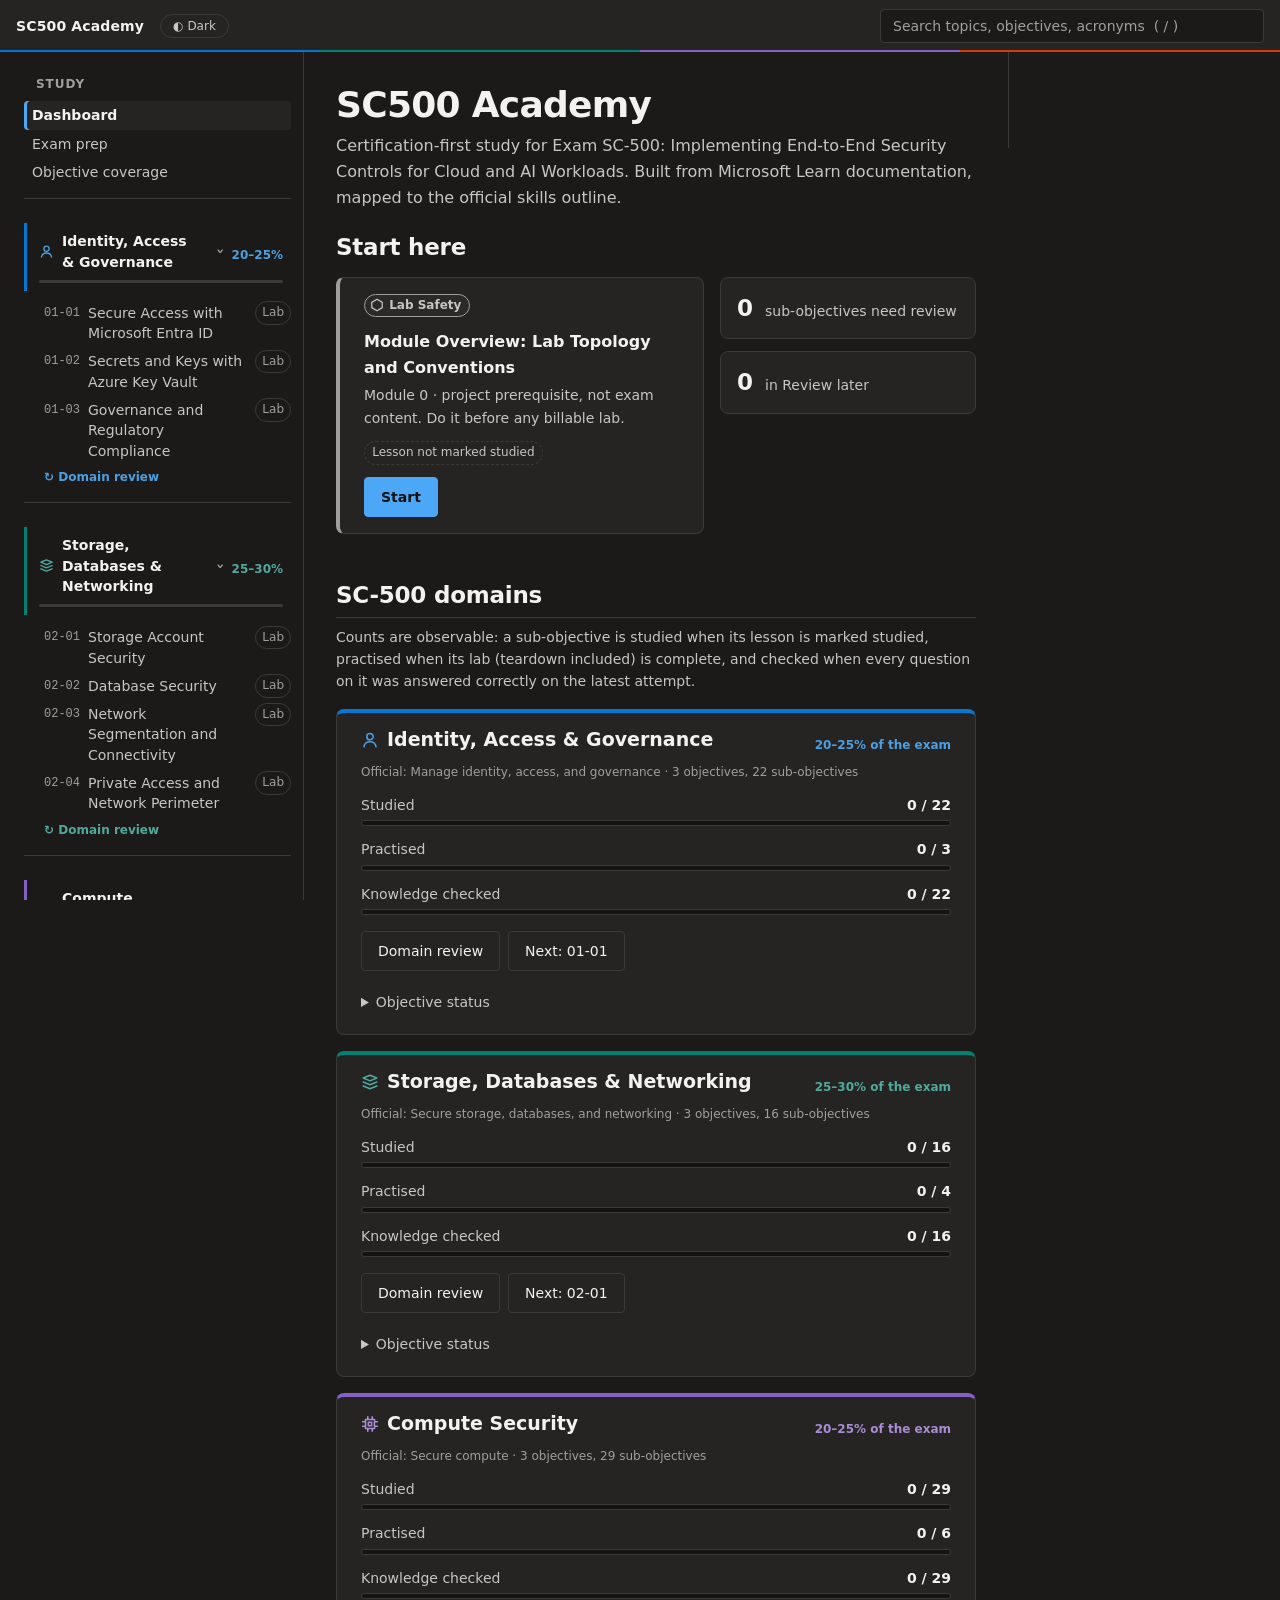
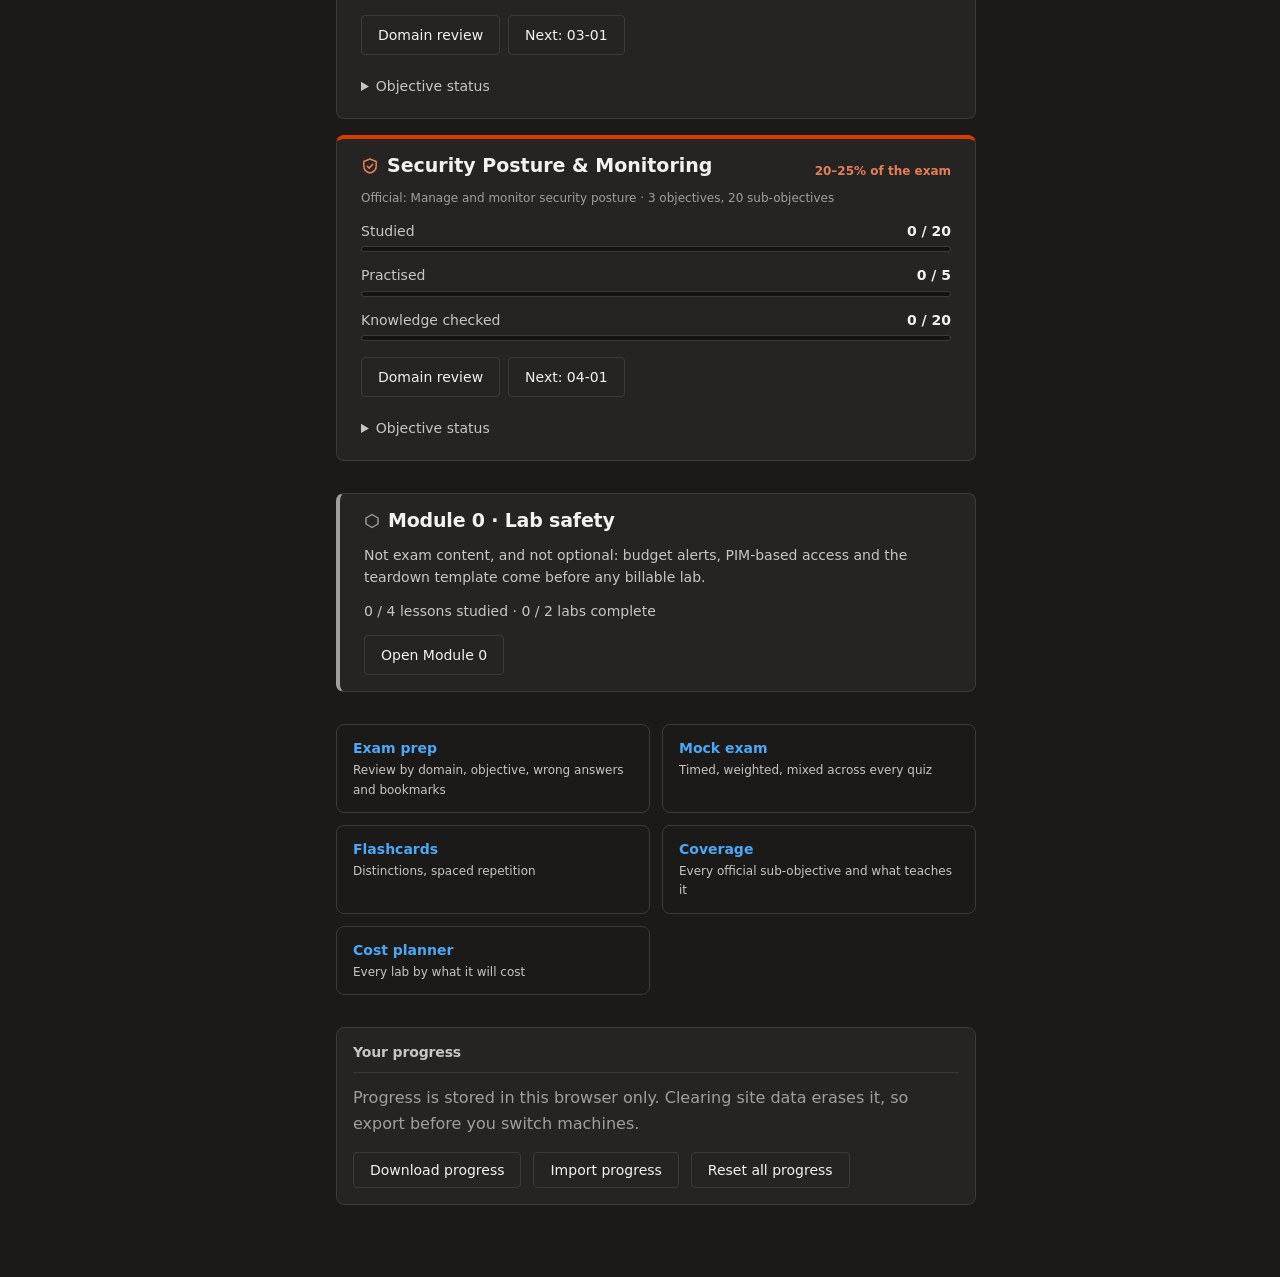
==== index.html @ 603f2694 "chore: bootstrap from SC500-Academy@9fa07ce (engine base; SC-500 content pending quarantine)" ====
<!DOCTYPE html>
<html lang="en">
<head>
<meta charset="utf-8">
<meta name="viewport" content="width=device-width, initial-scale=1">
<title>SC500 Academy</title>
<meta name="description" content="A dependency-free interactive study guide for Exam SC-500: Implementing End-to-End Security Controls for Cloud and AI Workloads.">
<meta property="og:type" content="website">
<meta property="og:title" content="SC500 Academy">
<meta property="og:description" content="Certification-first interactive study guide for Microsoft Exam SC-500: lessons, labs with mandatory teardown, and knowledge checks mapped to every official objective.">
<meta name="color-scheme" content="light dark">
<meta name="theme-color" content="#1b1a19">
<link rel="icon" href="data:image/svg+xml,%3Csvg xmlns='http://www.w3.org/2000/svg' viewBox='0 0 16 16'%3E%3Crect x='1' y='1' width='6.5' height='6.5' fill='%230078d4'/%3E%3Crect x='8.5' y='1' width='6.5' height='6.5' fill='%23008272'/%3E%3Crect x='1' y='8.5' width='6.5' height='6.5' fill='%238661c5'/%3E%3Crect x='8.5' y='8.5' width='6.5' height='6.5' fill='%23d83b01'/%3E%3C/svg%3E">
<script src="assets/js/theme.js"></script>
<link rel="stylesheet" href="assets/css/tokens.css">
<link rel="stylesheet" href="assets/css/layout.css">
<link rel="stylesheet" href="assets/css/components.css">
<link rel="stylesheet" href="assets/css/practice.css">
<link rel="stylesheet" href="assets/css/learn.css">
</head>
<body>
<a class="skip" href="#content">Skip to content</a>

<header class="topbar">
  <button id="nav-toggle" type="button" aria-expanded="false" aria-controls="sidebar">Menu</button>
  <a class="topbar__title" href="#/">SC500 Academy</a>
  <button id="theme-toggle" type="button">Dark</button>
  <input id="search" type="search" placeholder="Search topics, objectives, acronyms  ( / )" aria-label="Search lessons, objectives and acronyms">
</header>

<div class="shell">
  <nav id="sidebar" class="sidebar" aria-label="Academy navigation"><!-- built by nav.js --></nav>
  <main id="content" class="content" tabindex="-1">
    <p class="loading">Loading&hellip;</p>
  </main>
  <aside id="meta" class="meta" aria-label="Objective metadata"><!-- built by app.js and outline.js --></aside>
</div>

<script src="assets/js/vendor/marked.min.js"></script>
<!-- mermaid.min.js (3.5 MB) is loaded by app.js only when a page contains a diagram -->
<script src="assets/js/frontmatter.js"></script>
<script src="assets/js/domains.js"></script>
<script src="assets/js/curriculum.js"></script>
<script src="assets/js/nav.js"></script>
<script src="assets/js/tabs.js"></script>
<script src="assets/js/sections.js"></script>
<script src="assets/js/highlight.js"></script>
<script src="assets/js/outline.js"></script>
<script src="assets/js/progress.js"></script>
<script src="assets/js/quiz.js"></script>
<script src="assets/js/search.js"></script>
<script src="assets/js/views.js"></script>
<script src="assets/js/practice.js"></script>
<script src="assets/js/watchlist.js"></script>
<script src="assets/js/lesson.js"></script>
<script src="assets/js/dashboard.js"></script>
<script src="assets/js/review.js"></script>
<script src="assets/js/palette.js"></script>
<script src="assets/js/app.js"></script>
</body>
</html>
---- assets/css/tokens.css ----
/* tokens.css - SC-500 guide
   Design tokens. Nothing here paints anything; layout.css and components.css do.

   PALETTE: Microsoft Fluent 2 / Azure portal values, not invented brand hexes.
   Neutrals follow the Azure portal's own dark and light surfaces so the guide
   sits continuously beside the portals it teaches.

   DOMAIN COLOURS ARE PART OF THE LEARNING SYSTEM, not decoration. One colour
   per SC-500 exam domain, used identically on the dashboard, in navigation, in
   lesson headers, in diagrams and in review results, so the colour itself
   tells you which quarter of the exam you are in:

     00  neutral   Lab safety - a project prerequisite, not an exam domain
     01  #0078D4   Identity, Access & Governance      (icon: person)
     02  #008272   Storage, Databases & Networking    (icon: stacked layers)
     03  #8661C5   Compute Security                   (icon: chip)
     04  #D83B01   Security Posture & Monitoring      (icon: shield)

   Each domain has three tokens. Use the right one - contrast was measured:

     --d-NN        the brand hex. Borders, indicators, progress fills, icons.
                   >= 3:1 against every surface in both themes (WCAG 1.4.11).
     --d-NN-ink    text in the domain colour. >= 4.5:1 on paper and on tint.
     --d-NN-tint   a subtle background. Never a saturated fill.

   Colour never carries meaning alone: every domain mark is colour + icon +
   text label (assets/js/domains.js builds all three together).

   RESERVED HUES. A domain colour means that domain and nothing else, so no
   other token may sit in a domain's hue family:
     - "caution" (Medium cost, Preview status, Needs review) is one amber-gold,
       #efd36b dark / #4f3c00 light. It replaced three oranges that sat beside
       Domain 4's #D83B01; in light mode "Needs review" was indistinguishable
       from Domain 4 under protanopia (CIEDE2000 0.2), and the Preview badge
       failed AA at 3.96:1.
     - "Low cost" is neutral grey. It was #0078d4 in light mode, identical to
       Domain 1.
   Values were chosen by measurement: text >= 4.5:1 on paper and raised
   surfaces, chip text >= 4.5:1, and the largest CIEDE2000 distance from
   Domain 4 under simulated protanopia and deuteranopia (Machado 2009) that
   still reads as amber. Dark: 32.7 normal, 14.5 worst-case colour-blind.
   Light: 28.7 normal, 7.1 worst-case colour-blind.
   Deliberately unchanged: the accent (links, buttons, focus) stays Azure blue
   by convention, and syntax-highlight colours apply only inside code blocks.

   --domain-NN is kept as an alias of --d-NN so older rules keep working.

   DARK IS THE DEFAULT. Light is opt-in via [data-theme="light"];
   [data-theme="system"] follows the OS.

   Strong colour is still reserved for cost and destructive commands. Azure blue
   is the interface accent; it never signals risk. */

:root {
  /* --- neutrals: Azure portal dark ---------------------------------------- */
  --ink:        #f3f2f1;   /* Fluent neutral foreground on dark */
  --ink-soft:   #c8c6c4;
  --ink-faint:  #a19f9d;
  --paper:      #1b1a19;   /* Azure portal dark body */
  --paper-raise:#252423;   /* cards, code, rails */
  --paper-sink: #141313;
  --rule:       #3b3a39;

  /* --- accent: Azure / Fluent communication blue -------------------------- */
  --accent:      #4ca8f7;  /* blue tint for dark surfaces (AA on --paper) */
  --accent-deep: #83c6fb;
  --accent-fill: #4ca8f7;
  --brass:      var(--accent);        /* legacy alias - components.css uses it */
  --brass-deep: var(--accent-deep);

  /* --- cost signals: Fluent semantic colours ------------------------------ */
  --cost-none:  #54b054;   /* Fluent success, lightened for dark */
  --cost-low:   #a19f9d;   /* neutral: blue belongs to Domain 1 */
  --cost-high:  #f1707b;   /* Fluent danger, lightened */
  --cost-mid:   #efd36b;   /* caution amber; chip text is dark here, so yellow reads well */
  --cost-max:   #ff8c8c;

  --status-ga:      var(--ink-soft);
  --status-preview: #efd36b;   /* caution amber: orange belongs to Domain 4 */

  /* --- exam domains (see the header) --------------------------------------
     The previous tints put domains 03 and 04 in two near-identical purples
     (#b4a0e8 / #a78bda), which failed at exactly the job a domain colour has. */
  --d-00: #a19f9d;  --d-00-ink: #c8c6c4;  --d-00-tint: #2b2a29;
  --d-01: #0078d4;  --d-01-ink: #4ca0e1;  --d-01-tint: #20303c;
  --d-02: #008272;  --d-02-ink: #4fa99e;  --d-02-tint: #20312e;
  --d-03: #8661c5;  --d-03-ink: #a88dd5;  --d-03-tint: #332d3a;
  --d-04: #d83b01;  --d-04-ink: #e57e57;  --d-04-tint: #3e271e;

  --domain-00: var(--d-00);
  --domain-01: var(--d-01);
  --domain-02: var(--d-02);
  --domain-03: var(--d-03);
  --domain-04: var(--d-04);

  /* --- learning states: shape + text carry them, colour only reinforces ---- */
  --state-done:   #54b054;
  --state-review: #efd36b;
  --state-todo:   #8a8886;

  /* --- syntax --------------------------------------------------------------
     Tuned against the Azure portal's own code surfaces. Muted by design, with
     one exception: --syn-danger must remain the loudest thing in any block. */
  --syn-comment:  #8a8886;
  --syn-string:   #9cdcfe;   /* VS Code dark+ string blue */
  --syn-keyword:  #c5a3e8;
  --syn-fn:       #6ed0d8;
  --syn-variable: #f7a23b;
  --syn-param:    #c8c6c4;
  --syn-number:   #7fd18c;
  --syn-danger:   #ff8c8c;

  /* --- callouts ------------------------------------------------------------ */
  --call-exam:     #4ca8f7;   /* Azure blue: heavily tested */
  --call-warn:     #f1707b;   /* Fluent danger: misconfiguration, cost, irreversible */
  --call-tactical: #54b054;   /* Fluent success: how it lands in an investigation */
  --call-note:     #a19f9d;

  /* --- type ---------------------------------------------------------------- */
  --face-ui:   "Segoe UI Variable Text", "Segoe UI", ui-sans-serif, system-ui,
               Inter, Roboto, -apple-system, "Helvetica Neue", Arial, sans-serif;
  --face-body: var(--face-ui);
  --face-display: "Segoe UI Variable Display", "Segoe UI", ui-sans-serif, system-ui,
               Inter, Roboto, -apple-system, sans-serif;
  --face-serif: Charter, "Bitstream Charter", "Iowan Old Style", Georgia, serif;
  --face-mono: ui-monospace, "Cascadia Mono", "Cascadia Code", "SF Mono",
               SFMono-Regular, Consolas, "Roboto Mono", Menlo, monospace;

  --t-xs:   0.75rem;
  --t-sm:   0.875rem;
  --t-base: 1rem;
  --t-md:   1.1875rem;
  --t-lg:   1.4375rem;
  --t-xl:   1.75rem;
  --t-2xl:  2.25rem;

  --lh-tight: 1.15;
  --lh-body:  1.6;
  --w-heading: 700;
  --measure: 72ch;

  --s-1: 0.25rem;  --s-2: 0.5rem;   --s-3: 0.75rem;  --s-4: 1rem;
  --s-5: 1.5rem;   --s-6: 2rem;     --s-7: 3rem;     --s-8: 4.5rem;

  --w-sidebar: 19rem;
  --w-meta:    17rem;
  --h-topbar:  3.25rem;

  --radius:    4px;    /* Fluent 2 corner radius */
  --radius-lg: 8px;

  --focus: 2px solid var(--accent);

  color-scheme: dark;
}

/* --- light: Azure portal light ------------------------------------------- */
:root[data-theme="light"] {
  --ink:        #201f1e;
  --ink-soft:   #484644;
  --ink-faint:  #605e5c;   /* Fluent neutral secondary, AA on --paper */
  --paper:      #faf9f8;
  --paper-raise:#ffffff;
  --paper-sink: #f3f2f1;
  --rule:       #e1dfdd;

  --accent:      #005a9e;  /* Azure blue, dark shade: #0078d4 measures 4.31:1 on
                              --paper and fails AA for text. The brand hex is
                              kept for fills via --accent-fill. */
  --accent-deep: #004578;
  --accent-fill: #0078d4;

  --cost-none:  #107c10;   /* Fluent success */
  --cost-low:   #605e5c;   /* neutral: #0078d4 was identical to Domain 1 */
  --cost-mid:   #4f3c00;   /* caution bronze; see RESERVED HUES above */
  --cost-high:  #c50f1f;   /* Fluent danger */
  --cost-max:   #8a0b16;

  --status-preview: #4f3c00;   /* was #c26200: 3.96:1, failed AA */

  --d-00: #605e5c;  --d-00-ink: #484644;  --d-00-tint: #f3f2f1;
  --d-01: #0078d4;  --d-01-ink: #0062ae;  --d-01-tint: #edf6fc;
  --d-02: #008272;  --d-02-ink: #006e61;  --d-02-tint: #edf6f5;
  --d-03: #8661c5;  --d-03-ink: #7151a5;  --d-03-tint: #f7f4fb;
  --d-04: #d83b01;  --d-04-ink: #b53201;  --d-04-tint: #fcf1ed;

  --state-done:   #107c10;
  --state-review: #4f3c00;
  --state-todo:   #605e5c;

  --syn-comment:  #6e6e6e;
  --syn-string:   #0451a5;
  --syn-keyword:  #5c2e91;
  --syn-fn:       #0f6b73;
  --syn-variable: #a4501b;
  --syn-param:    #484644;
  --syn-number:   #107c10;
  --syn-danger:   #c50f1f;

  --call-exam:     #0078d4;
  --call-warn:     #c50f1f;
  --call-tactical: #107c10;
  --call-note:     #605e5c;

  color-scheme: light;
}

/* --- follow the OS, if the reader asks for that --------------------------- */
@media (prefers-color-scheme: light) {
  :root[data-theme="system"] {
    --ink: #201f1e; --ink-soft: #484644; --ink-faint: #605e5c;
    --paper: #faf9f8; --paper-raise: #ffffff; --paper-sink: #f3f2f1; --rule: #e1dfdd;
    --accent: #005a9e; --accent-deep: #004578; --accent-fill: #0078d4;
    --cost-none: #107c10; --cost-low: #605e5c; --cost-mid: #4f3c00;
    --cost-high: #c50f1f; --cost-max: #8a0b16;
    --status-preview: #4f3c00;
    --d-00: #605e5c; --d-00-ink: #484644; --d-00-tint: #f3f2f1;
    --d-01: #0078d4; --d-01-ink: #0062ae; --d-01-tint: #edf6fc;
    --d-02: #008272; --d-02-ink: #006e61; --d-02-tint: #edf6f5;
    --d-03: #8661c5; --d-03-ink: #7151a5; --d-03-tint: #f7f4fb;
    --d-04: #d83b01; --d-04-ink: #b53201; --d-04-tint: #fcf1ed;
    --state-done: #107c10; --state-review: #4f3c00; --state-todo: #605e5c;
    --syn-comment: #6e6e6e; --syn-string: #0451a5; --syn-keyword: #5c2e91;
    --syn-fn: #0f6b73; --syn-variable: #a4501b; --syn-param: #484644;
    --syn-number: #107c10; --syn-danger: #c50f1f;
    --call-exam: #0078d4; --call-warn: #c50f1f; --call-tactical: #107c10; --call-note: #605e5c;
    color-scheme: light;
  }
}

@media (prefers-reduced-motion: reduce) {
  *, *::before, *::after {
    animation-duration: 0.001ms !important;
    transition-duration: 0.001ms !important;
    scroll-behavior: auto !important;
  }
}

/* --- Windows high contrast / forced colours --------------------------------
   Domain colours are discarded by the browser here, which is fine: every domain
   mark also carries an icon and a text label. Make sure borders survive. */
@media (forced-colors: active) {
  :root { --d-00: CanvasText; --d-01: CanvasText; --d-02: CanvasText;
          --d-03: CanvasText; --d-04: CanvasText; }
}
---- assets/css/layout.css ----
/* layout.css - SC-500 guide
   Page shell only: the three-column frame, the topbar, and how they collapse.
   Anything that looks like a component lives in components.css. */

*, *::before, *::after { box-sizing: border-box; }

html { -webkit-text-size-adjust: 100%; }

body {
  margin: 0;
  background: var(--paper);
  color: var(--ink);
  font-family: var(--face-body);
  font-size: var(--t-base);
  line-height: var(--lh-body);
}

:where(a):focus-visible,
:where(button):focus-visible,
:where(input):focus-visible,
:where(summary):focus-visible {
  outline: var(--focus);
  outline-offset: 2px;
  border-radius: var(--radius);
}

.skip {
  position: absolute;
  left: -9999px;
  top: 0;
  z-index: 100;
  padding: var(--s-2) var(--s-4);
  background: var(--brass);
  color: var(--paper-raise);
  font-family: var(--face-ui);
}
.skip:focus { left: var(--s-4); top: var(--s-2); }

/* --- topbar ------------------------------------------------------------- */

.topbar {
  position: sticky;
  top: 0;
  z-index: 40;
  display: flex;
  align-items: center;
  gap: var(--s-4);
  height: var(--h-topbar);
  padding: 0 var(--s-4);
  background: var(--paper-raise);
  border-bottom: 1px solid var(--rule);
  font-family: var(--face-ui);
}

.topbar__title {
  font-weight: 600;
  font-size: var(--t-sm);
  letter-spacing: 0.01em;
  white-space: nowrap;
}

#nav-toggle {
  display: none;               /* only appears on narrow screens */
  font-family: inherit;
  font-size: var(--t-sm);
  padding: var(--s-1) var(--s-3);
  background: transparent;
  color: var(--ink);
  border: 1px solid var(--rule);
  border-radius: var(--radius);
  cursor: pointer;
}

#search {
  flex: 1 1 auto;
  max-width: 24rem;
  margin-left: auto;
  padding: var(--s-2) var(--s-3);
  font-family: inherit;
  font-size: var(--t-sm);
  color: var(--ink);
  background: var(--paper);
  border: 1px solid var(--rule);
  border-radius: var(--radius);
}
#search::placeholder { color: var(--ink-faint); }

/* --- shell -------------------------------------------------------------- */

.shell {
  display: grid;
  grid-template-columns: var(--w-sidebar) minmax(0, 1fr) var(--w-meta);
  align-items: start;
  gap: 0;
  max-width: 96rem;
  margin: 0 auto;
}

.sidebar,
.meta {
  position: sticky;
  top: var(--h-topbar);
  max-height: calc(100vh - var(--h-topbar));
  overflow-y: auto;
  overscroll-behavior: contain;
  font-family: var(--face-ui);
  font-size: var(--t-sm);
  line-height: 1.45;
}

.sidebar {
  padding: var(--s-5) var(--s-3) var(--s-8) var(--s-5);
  border-right: 1px solid var(--rule);
}

.meta {
  padding: var(--s-5) var(--s-5) var(--s-8) var(--s-4);
  border-left: 1px solid var(--rule);
}

.content {
  min-width: 0;
  padding: var(--s-6) var(--s-6) var(--s-8);
}

.content:focus { outline: none; }

/* The reading column. Tables, code and figures are allowed to exceed it. */
.content > * { max-width: var(--measure); }
.content > .u-wide,
.content > pre,
.content > table,
.content > .table-scroll,
.content > .progress-strip,
.content > .dash { max-width: none; }

.loading {
  color: var(--ink-faint);
  font-family: var(--face-ui);
  font-size: var(--t-sm);
}

/* --- responsive --------------------------------------------------------- */

@media (max-width: 1180px) {
  .shell { grid-template-columns: var(--w-sidebar) minmax(0, 1fr); }
  /* The field card moves inline above the prose rather than disappearing:
     cost and licensing are the last things to drop. */
  .meta {
    grid-column: 2;
    grid-row: 1;
    position: static;
    max-height: none;
    overflow: visible;
    border-left: 0;
    padding: var(--s-5) var(--s-6) 0;
  }
  .content { grid-column: 2; grid-row: 2; padding-top: var(--s-4); }
}

@media (max-width: 860px) {
  .shell { grid-template-columns: minmax(0, 1fr); }
  #nav-toggle { display: inline-block; }
  .topbar__title { font-size: var(--t-xs); }

  .sidebar {
    position: fixed;
    inset: var(--h-topbar) auto 0 0;
    z-index: 30;
    width: min(var(--w-sidebar), 86vw);
    background: var(--paper-raise);
    border-right: 1px solid var(--rule);
    max-height: none;
    height: calc(100vh - var(--h-topbar));
    transform: translateX(-102%);
    transition: transform 160ms ease-out;
  }
  .sidebar[data-open="true"] { transform: translateX(0); }

  .meta, .content { grid-column: 1; padding-left: var(--s-4); padding-right: var(--s-4); }
  .meta { grid-row: 1; }
  .content { grid-row: 2; }
}

/* --- print ---------------------------------------------------------------
   Offline revision is a real use for this guide, and a lab printout goes to a
   desk next to a terminal. So: no chrome, no interactive affordances, code that
   does not clip, and checkboxes that can be ticked with a pen. */

@media print {
  .topbar, .sidebar, .skip, .pal, #search-results,
  .progress-strip, .outline, .copy-btn, .field__links,
  .quiz__form input, .quiz .btn { display: none !important; }

  .shell { display: block; max-width: none; }
  .meta { position: static; border: 0; max-height: none; padding: 0 0 1rem; }
  .content { padding: 0; }

  body { background: #fff; color: #000; font-size: 11pt; }
  .content > * { max-width: none; }

  /* Everything folded by the review pass prints open. */
  details, details.depth { display: block !important; }
  details > div, details > summary { display: block !important; }
  details.depth { border: 0; background: none; }

  /* Keep a section and its heading together, and never split a code block. */
  h1, h2, h3 { break-after: avoid; page-break-after: avoid; }
  pre, table, .shape[data-shape="teardown"] { break-inside: avoid; page-break-inside: avoid; }
  pre { white-space: pre-wrap; word-wrap: break-word; border: 1px solid #ccc; background: #f7f7f7; }

  /* A printed teardown checklist is a form. */
  .task-list-item input[type="checkbox"] {
    display: inline-block !important;
    appearance: none;
    width: 0.85em; height: 0.85em;
    border: 1px solid #000;
    margin-right: 0.5em;
  }

  .field { border: 1px solid #999; }
  .shape > h2::before { color: #555; }
  .t-danger { background: none; text-decoration: underline; }

  a { color: #000; text-decoration: underline; }
  a[href^="http"]::after { content: " (" attr(href) ")"; font-size: 0.75em; color: #555; word-break: break-all; }
  a[href^="#"]::after { content: none; }

  @page { margin: 18mm 16mm; }
}

/* The hidden attribute must win.
   A component that sets `display` in an author stylesheet silently overrides the
   browser's own [hidden] { display: none } rule, because author styles beat the
   user-agent stylesheet. That made the command palette paint from page load and
   made Escape look broken - it fired, set hidden, and nothing moved. */
[hidden] { display: none !important; }
---- assets/css/components.css ----
/* components.css - SC-500 guide
   Everything that is a thing rather than a frame. */

/* ======================================================================
   Prose
   ====================================================================== */

.content h1,
.content h2,
.content h3,
.content h4 {
  font-family: var(--face-body);
  line-height: var(--lh-tight);
  font-weight: 600;
  text-wrap: balance;
}

.content h1 { font-size: var(--t-2xl); margin: 0 0 var(--s-4); letter-spacing: -0.015em; }
.content h2 {
  font-size: var(--t-xl);
  margin: var(--s-7) 0 var(--s-3);
  padding-bottom: var(--s-2);
  border-bottom: 1px solid var(--rule);
}
.content h3 { font-size: var(--t-md); margin: var(--s-6) 0 var(--s-2); }
.content h4 { font-size: var(--t-base); margin: var(--s-5) 0 var(--s-2); color: var(--ink-soft); }

.content p { margin: 0 0 var(--s-4); }
.content ul, .content ol { margin: 0 0 var(--s-4); padding-left: var(--s-5); }
.content li { margin-bottom: var(--s-2); }
.content li > ul, .content li > ol { margin-top: var(--s-2); }

.content a { color: var(--brass); text-decoration-thickness: 1px; text-underline-offset: 2px; }
.content a:hover { color: var(--brass-deep); }

.content hr { border: 0; border-top: 1px solid var(--rule); margin: var(--s-6) 0; }

.content strong { font-weight: 700; }

/* Blockquote carries the guide's warnings, so it gets a brass spine rather than
   decoration. */
.content blockquote {
  margin: var(--s-5) 0;
  padding: var(--s-3) var(--s-4);
  border-left: 3px solid var(--brass);
  background: var(--paper-raise);
  color: var(--ink-soft);
}
.content blockquote p:last-child { margin-bottom: 0; }

/* ======================================================================
   Code
   ====================================================================== */

.content code {
  font-family: var(--face-mono);
  font-size: 0.86em;
  background: var(--paper-raise);
  border: 1px solid var(--rule);
  border-radius: var(--radius);
  padding: 0.1em 0.35em;
}

.content pre {
  position: relative;
  margin: 0 0 var(--s-5);
  padding: var(--s-4);
  overflow-x: auto;
  background: var(--paper-raise);
  border: 1px solid var(--rule);
  border-radius: var(--radius-lg);
  line-height: 1.5;
}
.content pre code {
  background: none;
  border: 0;
  padding: 0;
  font-size: var(--t-sm);
}

/* One-click copy, required by the brief. Appears on hover and on focus so it is
   reachable by keyboard. */
.copy-btn {
  position: absolute;
  top: var(--s-2);
  right: var(--s-2);
  padding: var(--s-1) var(--s-2);
  font-family: var(--face-ui);
  font-size: var(--t-xs);
  color: var(--ink-soft);
  background: var(--paper);
  border: 1px solid var(--rule);
  border-radius: var(--radius);
  cursor: pointer;
  opacity: 0;
  transition: opacity 120ms ease-out;
}
pre:hover .copy-btn,
.copy-btn:focus-visible { opacity: 1; }
.copy-btn[data-state="copied"] { opacity: 1; color: var(--cost-none); border-color: var(--cost-none); }

/* ======================================================================
   Tables
   ====================================================================== */

.table-scroll { overflow-x: auto; margin: 0 0 var(--s-5); }

.content table {
  width: 100%;
  border-collapse: collapse;
  font-family: var(--face-ui);
  font-size: var(--t-sm);
  line-height: 1.45;
}
.content th,
.content td {
  text-align: left;
  vertical-align: top;
  padding: var(--s-2) var(--s-3);
  border-bottom: 1px solid var(--rule);
}
.content th { font-weight: 600; color: var(--ink-soft); border-bottom-width: 2px; }
.content tbody tr:last-child td { border-bottom: 0; }

/* ======================================================================
   Sidebar navigation
   ====================================================================== */

.nav-group { margin-bottom: var(--s-5); }

.nav-group__head {
  display: flex;
  align-items: baseline;
  justify-content: space-between;
  gap: var(--s-2);
  margin-bottom: var(--s-2);
  padding-left: var(--s-3);
  border-left: 3px solid var(--domain-tint, var(--rule));
}
.nav-group__name { font-weight: 600; font-size: var(--t-sm); }
.nav-group__weight { font-size: var(--t-xs); color: var(--ink-faint); white-space: nowrap; }

.nav-list { list-style: none; margin: 0; padding: 0 0 0 var(--s-3); }

.nav-link {
  display: flex;
  gap: var(--s-2);
  padding: var(--s-1) var(--s-2);
  border-radius: var(--radius);
  color: var(--ink-soft);
  text-decoration: none;
}
.nav-link:hover { background: var(--paper-raise); color: var(--ink); }
.nav-link[aria-current="page"] {
  background: var(--paper-raise);
  color: var(--ink);
  box-shadow: inset 2px 0 0 var(--brass);
}
.nav-link__id { font-family: var(--face-mono); font-size: var(--t-xs); color: var(--ink-faint); padding-top: 0.15em; }
.nav-link__title { flex: 1; }
.nav-link[data-done="true"] .nav-link__title { color: var(--ink-faint); text-decoration: line-through; text-decoration-color: var(--rule); }

.nav-sub { display: block; font-size: var(--t-xs); color: var(--ink-faint); }

/* ======================================================================
   Field card - the meta rail
   Built entirely from module front matter. It answers "what will this cost me
   and what do I need open" before the reader starts.
   ====================================================================== */

.field {
  background: var(--paper-raise);
  border: 1px solid var(--rule);
  border-radius: var(--radius-lg);
  padding: var(--s-4);
}

.field__title {
  margin: 0 0 var(--s-3);
  font-family: var(--face-ui);
  font-size: var(--t-xs);
  font-weight: 600;
  color: var(--ink-faint);
}

.field__row {
  display: grid;
  grid-template-columns: 6.5rem minmax(0, 1fr);
  gap: var(--s-2);
  padding: var(--s-2) 0;
  border-top: 1px solid var(--rule);
}
.field__row:first-of-type { border-top: 0; }
.field__key { color: var(--ink-faint); font-size: var(--t-xs); padding-top: 0.15em; }
.field__val { min-width: 0; overflow-wrap: anywhere; }
.field__val code { font-family: var(--face-mono); font-size: var(--t-xs); }

/* Cost chip. The only saturated colour on a module page, and it always means
   money. */
.cost {
  display: inline-block;
  padding: 0.1em 0.5em;
  border-radius: var(--radius);
  font-weight: 600;
  font-size: var(--t-xs);
  color: var(--paper-raise);
  background: var(--cost-low);
}
.cost[data-level="none"] { background: var(--cost-none); }
.cost[data-level="low"]  { background: var(--cost-low); }
.cost[data-level="mid"]  { background: var(--cost-mid); }
.cost[data-level="high"] { background: var(--cost-high); }
.cost[data-level="max"]  { background: var(--cost-max); }

.status {
  display: inline-block;
  padding: 0.05em 0.45em;
  border: 1px solid currentColor;
  border-radius: var(--radius);
  font-size: var(--t-xs);
  font-weight: 600;
  color: var(--status-ga);
}
.status[data-status="Preview"] { color: var(--status-preview); }

.field__note {
  margin: var(--s-3) 0 0;
  padding-top: var(--s-3);
  border-top: 1px solid var(--rule);
  font-size: var(--t-xs);
  color: var(--ink-faint);
}

.field__links { display: flex; flex-wrap: wrap; gap: var(--s-2); margin-top: var(--s-3); }
.field__links a {
  font-size: var(--t-xs);
  color: var(--brass);
  text-decoration: none;
  border-bottom: 1px solid currentColor;
}

/* ======================================================================
   Progress
   ====================================================================== */

.progress-strip {
  position: sticky;
  top: var(--h-topbar);
  z-index: 20;
  display: flex;
  align-items: center;
  gap: var(--s-3);
  margin: 0 0 var(--s-5);
  padding: var(--s-2) 0;
  background: var(--paper);
  border-bottom: 1px solid var(--rule);
  font-family: var(--face-ui);
  font-size: var(--t-xs);
  color: var(--ink-soft);
}

.bar {
  flex: 1;
  height: 6px;
  background: var(--rule);
  border-radius: 99px;
  overflow: hidden;
}
.bar__fill {
  display: block;
  height: 100%;
  width: 0%;
  background: var(--brass);
  border-radius: 99px;
  transition: width 200ms ease-out;
}

/* Dashboard: each row's WIDTH is the domain's exam weight, its FILL is your
   completion. Two facts, one shape - study time should follow exam weight. */
.dash { display: grid; gap: var(--s-4); margin: var(--s-6) 0; }

.dash__row { display: grid; grid-template-columns: minmax(0, 1fr); gap: var(--s-2); }
.dash__label {
  display: flex;
  justify-content: space-between;
  gap: var(--s-3);
  font-family: var(--face-ui);
  font-size: var(--t-sm);
}
.dash__weight { color: var(--ink-faint); font-size: var(--t-xs); white-space: nowrap; }

.dash__track {
  height: 1.4rem;
  background: var(--paper-raise);
  border: 1px solid var(--rule);
  border-radius: var(--radius);
  overflow: hidden;
}
.dash__weightbar { height: 100%; background: var(--rule); }
.dash__fill { height: 100%; background: var(--domain-tint, var(--brass)); }

/* ======================================================================
   Checkboxes, callouts, quiz
   ====================================================================== */

.content input[type="checkbox"] {
  accent-color: var(--brass);
  margin-right: var(--s-2);
  transform: translateY(1px);
}
.content .task-list-item { list-style: none; margin-left: calc(var(--s-5) * -1); }

details.depth {
  margin: 0 0 var(--s-4);
  border: 1px solid var(--rule);
  border-radius: var(--radius-lg);
  background: var(--paper-raise);
}
details.depth > summary {
  padding: var(--s-3) var(--s-4);
  cursor: pointer;
  font-family: var(--face-ui);
  font-size: var(--t-sm);
  font-weight: 600;
  color: var(--ink-soft);
}
details.depth[open] > summary { border-bottom: 1px solid var(--rule); }
details.depth > div { padding: var(--s-4) var(--s-4) var(--s-1); }

.btn {
  font-family: var(--face-ui);
  font-size: var(--t-sm);
  padding: var(--s-2) var(--s-4);
  color: var(--ink);
  background: var(--paper-raise);
  border: 1px solid var(--rule);
  border-radius: var(--radius);
  cursor: pointer;
}
.btn:hover { border-color: var(--brass); color: var(--brass); }
.btn[data-variant="danger"]:hover { border-color: var(--cost-high); color: var(--cost-high); }
.btn[data-confirm="armed"] { border-color: var(--cost-high); color: var(--cost-high); }

.empty {
  padding: var(--s-5);
  border: 1px dashed var(--rule);
  border-radius: var(--radius-lg);
  color: var(--ink-soft);
  font-family: var(--face-ui);
  font-size: var(--t-sm);
}
.empty strong { color: var(--ink); }

/* ======================================================================
   Drilldown: dashboard domain rows open into their modules
   ====================================================================== */

.dash__row { border: 1px solid transparent; border-radius: var(--radius-lg); }
.dash__row[open] { border-color: var(--rule); background: var(--paper-raise); padding-bottom: var(--s-2); }

.dash__summary {
  display: grid;
  gap: var(--s-2);
  padding: var(--s-3);
  cursor: pointer;
  list-style: none;
}
.dash__summary::-webkit-details-marker { display: none; }

/* A disclosure caret that rotates, drawn in the domain's own tint so the four
   domains stay distinguishable when several are open at once. */
.dash__label { position: relative; padding-left: var(--s-5); }
.dash__label::before {
  content: "";
  position: absolute;
  left: 0;
  top: 0.45em;
  width: 0;
  height: 0;
  border-left: 5px solid var(--domain-tint, var(--ink-faint));
  border-top: 4px solid transparent;
  border-bottom: 4px solid transparent;
  transition: transform 140ms ease-out;
}
.dash__row[open] .dash__label::before { transform: rotate(90deg) translateX(1px); }

.drill { padding: 0 var(--s-3) var(--s-2) var(--s-5); display: grid; gap: 1px; }

.drill__row {
  display: grid;
  grid-template-columns: 3.5rem minmax(0, 1fr) auto;
  align-items: center;
  gap: var(--s-3);
  padding: var(--s-2) var(--s-2) var(--s-2) var(--s-3);
  border-left: 2px solid var(--rule);
  font-family: var(--face-ui);
  font-size: var(--t-sm);
}
.drill__row:hover { border-left-color: var(--domain-tint, var(--brass)); background: var(--paper); }

.drill__id { font-family: var(--face-mono); font-size: var(--t-xs); color: var(--ink-faint); text-decoration: none; }
.drill__title { color: var(--ink); text-decoration: none; overflow-wrap: anywhere; }
.drill__title:hover { color: var(--brass); }

/* ----------------------------------------------------------------- chips */

.chips { display: flex; flex-wrap: wrap; gap: var(--s-1); }

.chip {
  display: inline-flex;
  align-items: center;
  gap: 0.3em;
  padding: 0.1em 0.5em;
  font-family: var(--face-ui);
  font-size: var(--t-xs);
  line-height: 1.6;
  white-space: nowrap;
  text-decoration: none;
  color: var(--ink-faint);
  background: var(--paper);
  border: 1px solid var(--rule);
  border-radius: 99px;
}
.chip::before {
  content: "";
  width: 6px;
  height: 6px;
  border-radius: 50%;
  background: var(--rule);
}
.chip[data-on="true"] { color: var(--cost-none); border-color: currentColor; }
.chip[data-on="true"]::before { background: currentColor; }
.chip:hover { border-color: var(--brass); color: var(--brass); }

/* ======================================================================
   Objective coverage
   The exam is a fixed list of 87 enumerable items, so a matrix is an honest
   shape for it: one glance answers which of them you have touched.
   ====================================================================== */

.cov { margin: var(--s-7) 0 var(--s-6); }
.cov__head h2 { margin-bottom: var(--s-2); }
.cov__total { color: var(--ink-soft); font-size: var(--t-sm); max-width: var(--measure); }

.cov__legend {
  display: flex;
  flex-wrap: wrap;
  gap: var(--s-4);
  margin: var(--s-3) 0 var(--s-4);
  font-family: var(--face-ui);
  font-size: var(--t-xs);
  color: var(--ink-faint);
}
.cov__legenditem { display: inline-flex; align-items: center; gap: var(--s-2); }

.cov__cell {
  display: inline-block;
  width: 10px;
  height: 16px;
  border-radius: 1px;
  background: var(--rule);
  text-decoration: none;
}
.cov__cell[data-level="read"]      { background: color-mix(in srgb, var(--brass) 45%, var(--rule)); }
.cov__cell[data-level="practised"] { background: var(--brass); }
.cov__cell[data-level="tested"]    { background: var(--cost-none); }
.cov__cell:hover { outline: 1px solid var(--ink); outline-offset: 1px; }

.cov__grid { display: grid; gap: var(--s-2); }

.cov__domain { border: 1px solid var(--rule); border-radius: var(--radius-lg); background: var(--paper-raise); }
.cov__dsummary {
  display: flex;
  flex-wrap: wrap;
  align-items: baseline;
  justify-content: space-between;
  gap: var(--s-3);
  padding: var(--s-3) var(--s-4);
  cursor: pointer;
  font-family: var(--face-ui);
  border-left: 3px solid var(--domain-tint, var(--rule));
  border-radius: var(--radius-lg) 0 0 var(--radius-lg);
}
.cov__domain[open] .cov__dsummary { border-bottom: 1px solid var(--rule); border-radius: var(--radius-lg) 0 0 0; }
.cov__dname { font-weight: 600; font-size: var(--t-sm); }
.cov__dmeta { font-size: var(--t-xs); color: var(--ink-faint); }

.cov__dbody { padding: var(--s-2); display: grid; gap: 1px; }

.cov__module { border-radius: var(--radius); }
.cov__summary {
  display: grid;
  grid-template-columns: 3.5rem minmax(0, 1fr) auto 2rem;
  align-items: center;
  gap: var(--s-3);
  padding: var(--s-2) var(--s-3);
  cursor: pointer;
  font-family: var(--face-ui);
  font-size: var(--t-sm);
  list-style: none;
}
.cov__summary::-webkit-details-marker { display: none; }
.cov__module:hover > .cov__summary { background: var(--paper); }
.cov__id { font-family: var(--face-mono); font-size: var(--t-xs); color: var(--ink-faint); }
.cov__obj { overflow-wrap: anywhere; }
.cov__cells { display: flex; gap: 2px; }
.cov__count { font-size: var(--t-xs); color: var(--ink-faint); text-align: right; }

.cov__body { padding: var(--s-2) var(--s-3) var(--s-4) calc(3.5rem + var(--s-3) * 2); }
.cov__list { list-style: none; margin: var(--s-3) 0 0; padding: 0; font-size: var(--t-sm); }
.cov__list li {
  display: grid;
  grid-template-columns: 1rem minmax(0, 1fr);
  gap: var(--s-2);
  align-items: start;
  padding: var(--s-1) 0;
  color: var(--ink-soft);
  font-family: var(--face-ui);
}
.cov__dot {
  width: 7px; height: 7px;
  margin-top: 0.55em;
  border-radius: 50%;
  background: var(--rule);
}
.cov__list li[data-level="read"] .cov__dot      { background: color-mix(in srgb, var(--brass) 45%, var(--rule)); }
.cov__list li[data-level="practised"] .cov__dot { background: var(--brass); }
.cov__list li[data-level="tested"] .cov__dot    { background: var(--cost-none); }
.cov__list li[data-level="tested"],
.cov__list li[data-level="practised"] { color: var(--ink); }

@media (max-width: 720px) {
  .cov__summary { grid-template-columns: 3.5rem minmax(0, 1fr); }
  .cov__cells, .cov__count { grid-column: 1 / -1; }
  .cov__body { padding-left: var(--s-3); }
  .drill__row { grid-template-columns: 3.5rem minmax(0, 1fr); }
  .drill__row .chips { grid-column: 1 / -1; }
}

/* ======================================================================
   In-page outline (meta rail) and heading anchors
   ====================================================================== */

.outline { margin-top: var(--s-5); }
.outline__list { list-style: none; margin: 0; padding: 0; border-left: 1px solid var(--rule); }
.outline__list li[data-depth="3"] { padding-left: var(--s-3); }

.outline__link {
  display: block;
  padding: var(--s-1) var(--s-3);
  margin-left: -1px;
  border-left: 2px solid transparent;
  color: var(--ink-faint);
  text-decoration: none;
  font-size: var(--t-xs);
  line-height: 1.45;
}
.outline__link:hover { color: var(--ink); }
.outline__link[aria-current="true"] { color: var(--brass); border-left-color: var(--brass); }

.anchor {
  margin-left: 0.4em;
  color: var(--ink-faint);
  text-decoration: none;
  font-size: 0.7em;
  opacity: 0;
  transition: opacity 120ms ease-out;
}
h2:hover .anchor, h3:hover .anchor, .anchor:focus-visible { opacity: 1; }
.anchor:hover { color: var(--brass); }

/* ======================================================================
   Cost meter - a five-step scale, so the chip reads as a position rather
   than a label
   ====================================================================== */

.meter { display: flex; gap: 2px; margin-top: var(--s-2); }
.meter__step {
  flex: 1;
  height: 4px;
  border-radius: 1px;
  background: var(--rule);
}
.meter[data-level="none"] .meter__step:nth-child(-n+1) { background: var(--cost-none); }
.meter[data-level="low"]  .meter__step:nth-child(-n+2) { background: var(--cost-low); }
.meter[data-level="mid"]  .meter__step:nth-child(-n+3) { background: var(--cost-mid); }
.meter[data-level="high"] .meter__step:nth-child(-n+4) { background: var(--cost-high); }
.meter[data-level="max"]  .meter__step                 { background: var(--cost-max); }

/* Code fences carry a language label when marked is given one. */
.content pre > code[class*="language-"]::before {
  content: attr(data-lang);
  position: absolute;
  top: var(--s-2);
  left: var(--s-4);
  font-family: var(--face-ui);
  font-size: var(--t-xs);
  color: var(--ink-faint);
  letter-spacing: 0.03em;
}
.content pre:has(code[class*="language-"]) { padding-top: var(--s-6); }

/* ======================================================================
   Syntax highlighting
   Muted throughout, with one exception: destructive and billing tokens.
   ====================================================================== */

.t-comment  { color: var(--syn-comment); font-style: italic; }
.t-string   { color: var(--syn-string); }
.t-key      { color: var(--syn-string); font-weight: 600; }
.t-keyword  { color: var(--syn-keyword); font-weight: 600; }
.t-fn       { color: var(--syn-fn); }
.t-table    { color: var(--syn-fn); font-weight: 600; }
.t-tag      { color: var(--syn-keyword); }
.t-attr     { color: var(--syn-variable); }
.t-variable { color: var(--syn-variable); }
.t-param    { color: var(--syn-param); }
.t-number   { color: var(--syn-number); }

/* The whole point of writing the tokenizer rather than importing one. */
.t-danger {
  color: var(--syn-danger);
  font-weight: 700;
  background: color-mix(in srgb, var(--syn-danger) 10%, transparent);
  border-radius: 2px;
  padding: 0 1px;
}

/* ======================================================================
   Section silhouettes
   Each recurring shape reads differently, so a 300-line module is navigable
   by recognition rather than by reading every heading.
   ====================================================================== */

.shape { margin: 0 0 var(--s-5); }
.shape > h2 { position: relative; }

/* A small standing label above the heading, in the shape's own accent. */
.shape > h2::before {
  content: attr(data-label);
  display: block;
  margin-bottom: var(--s-1);
  font-family: var(--face-ui);
  font-size: var(--t-xs);
  font-weight: 600;
  letter-spacing: 0.06em;
  text-transform: uppercase;
  color: var(--shape-tint, var(--ink-faint));
}

.shape[data-shape="concept"]    { --shape-tint: var(--domain-01); }
.shape[data-shape="mechanism"]  { --shape-tint: var(--domain-02); }
.shape[data-shape="config"]     { --shape-tint: var(--ink-faint); }
.shape[data-shape="failure"]    { --shape-tint: var(--cost-high); }
.shape[data-shape="exam"]       { --shape-tint: var(--brass); }
.shape[data-shape="selfcheck"]  { --shape-tint: var(--domain-03); }
.shape[data-shape="teardown"]   { --shape-tint: var(--cost-high); }
.shape[data-shape="validation"] { --shape-tint: var(--cost-none); }
.shape[data-shape="prereq"]     { --shape-tint: var(--domain-04); }
.shape[data-shape="sources"]    { --shape-tint: var(--ink-faint); }

.shape > h2[data-shape="concept"]::before    { content: "First principles"; }
.shape > h2[data-shape="mechanism"]::before  { content: "Mechanism"; }
.shape > h2[data-shape="config"]::before     { content: "Reference"; }
.shape > h2[data-shape="failure"]::before    { content: "What goes wrong"; }
.shape > h2[data-shape="exam"]::before       { content: "On the exam"; }
.shape > h2[data-shape="selfcheck"]::before  { content: "Test yourself"; }
.shape > h2[data-shape="teardown"]::before   { content: "Mandatory"; }
.shape > h2[data-shape="validation"]::before { content: "Prove it works"; }
.shape > h2[data-shape="prereq"]::before     { content: "Before you start"; }
.shape > h2[data-shape="objectives"]::before { content: "Verbatim from the exam outline"; }
.shape > h2[data-shape="handoff"]::before,
.shape > h2[data-shape="sources"]::before    { content: none; }

/* The two shapes that warrant a surface of their own. */
.shape[data-shape="exam"],
.shape[data-shape="teardown"] {
  padding: var(--s-4) var(--s-5);
  border-left: 3px solid var(--shape-tint);
  background: var(--paper-raise);
  border-radius: 0 var(--radius-lg) var(--radius-lg) 0;
}
.shape[data-shape="exam"] > h2,
.shape[data-shape="teardown"] > h2 { border-bottom: 0; margin-top: 0; }

.shape[data-shape="sources"] { font-size: var(--t-sm); color: var(--ink-soft); }
.shape[data-shape="sources"] ul { padding-left: var(--s-4); }

/* Failure modes read as a scan list rather than paragraphs. */
.shape[data-shape="failure"] p strong:first-child { color: var(--cost-high); }

/* Teardown buckets get a numbered spine. */
h3.bucket { position: relative; padding-left: var(--s-6); }
h3.bucket::before {
  content: attr(data-bucket);
  position: absolute;
  left: 0;
  top: 0.1em;
  width: 1.5rem;
  height: 1.5rem;
  display: grid;
  place-items: center;
  border-radius: 50%;
  background: var(--cost-high);
  color: var(--paper-raise);
  font-family: var(--face-ui);
  font-size: var(--t-xs);
  font-weight: 700;
}

/* --- table shapes ------------------------------------------------------ */

.content table[data-table="exam"] th:first-child { width: 42%; }
.content table[data-table="exam"] td:first-child {
  font-family: var(--face-body);
  font-style: italic;
  color: var(--ink-soft);
}
.content table[data-table="exam"] td:last-child { font-weight: 600; }

.content table[data-table="config"] th { font-size: var(--t-xs); text-transform: uppercase; letter-spacing: 0.04em; }
.content table[data-table="config"] td:nth-child(2) { color: var(--ink-faint); font-family: var(--face-mono); font-size: var(--t-xs); }

.content table[data-table="compare"] td:first-child,
.content table[data-table="compare"] th:first-child { font-weight: 600; color: var(--ink-soft); }

.content td[data-cost="max"]  { color: var(--cost-max);  font-weight: 700; }
.content td[data-cost="high"] { color: var(--cost-high); font-weight: 700; }
.content td[data-cost="none"] { color: var(--cost-none); font-weight: 600; }

/* ======================================================================
   Command palette
   ====================================================================== */

.pal {
  position: fixed;
  inset: 0;
  z-index: 90;
  display: grid;
  place-items: start center;
  padding-top: 12vh;
  background: color-mix(in srgb, var(--ink) 40%, transparent);
  backdrop-filter: blur(2px);
}
.pal__box {
  width: min(42rem, 92vw);
  max-height: 70vh;
  display: flex;
  flex-direction: column;
  background: var(--paper-raise);
  border: 1px solid var(--rule);
  border-radius: var(--radius-lg);
  box-shadow: 0 16px 48px color-mix(in srgb, var(--ink) 28%, transparent);
  overflow: hidden;
}
.pal__input {
  padding: var(--s-4);
  border: 0;
  border-bottom: 1px solid var(--rule);
  background: transparent;
  color: var(--ink);
  font-family: var(--face-ui);
  font-size: var(--t-md);
}
.pal__input:focus { outline: none; }

.pal__list { list-style: none; margin: 0; padding: var(--s-2); overflow-y: auto; }
.pal__item {
  display: grid;
  grid-template-columns: 7rem minmax(0, 1fr);
  gap: var(--s-3);
  align-items: baseline;
  padding: var(--s-2) var(--s-3);
  border-radius: var(--radius);
  cursor: pointer;
}
.pal__item[data-active="true"] { background: var(--paper); box-shadow: inset 2px 0 0 var(--brass); }
.pal__kind {
  font-family: var(--face-ui);
  font-size: var(--t-xs);
  text-transform: uppercase;
  letter-spacing: 0.05em;
  color: var(--ink-faint);
}
.pal__body { display: grid; min-width: 0; }
.pal__label { font-family: var(--face-ui); font-size: var(--t-sm); color: var(--ink); overflow-wrap: anywhere; }
.pal__sub { font-size: var(--t-xs); color: var(--ink-faint); }
.pal__empty { padding: var(--s-4); color: var(--ink-faint); font-family: var(--face-ui); font-size: var(--t-sm); }

.pal__hint {
  display: flex;
  gap: var(--s-4);
  padding: var(--s-2) var(--s-4);
  border-top: 1px solid var(--rule);
  font-family: var(--face-ui);
  font-size: var(--t-xs);
  color: var(--ink-faint);
}

/* ======================================================================
   Search result context
   ====================================================================== */

.search-ctx {
  display: block;
  margin-top: var(--s-1);
  font-family: var(--face-body);
  font-size: var(--t-xs);
  line-height: 1.5;
  color: var(--ink-soft);
}
.search-ctx mark {
  background: color-mix(in srgb, var(--brass) 28%, transparent);
  color: inherit;
  border-radius: 2px;
  padding: 0 1px;
}

/* ======================================================================
   Cost planner and readiness views
   ====================================================================== */

.plan, .ready { display: grid; gap: var(--s-5); margin: var(--s-5) 0; }

.plan__group { border: 1px solid var(--rule); border-radius: var(--radius-lg); overflow: hidden; }
.plan__head {
  display: flex;
  flex-wrap: wrap;
  align-items: center;
  gap: var(--s-3);
  padding: var(--s-3) var(--s-4);
  background: var(--paper-raise);
  border-bottom: 1px solid var(--rule);
  font-family: var(--face-ui);
}
.plan__note { flex: 1; font-size: var(--t-xs); color: var(--ink-soft); }
.plan__count { font-size: var(--t-xs); color: var(--ink-faint); white-space: nowrap; }

.plan__row, .ready__row {
  display: grid;
  grid-template-columns: 3.5rem minmax(0, 1fr) auto;
  gap: var(--s-3);
  align-items: center;
  padding: var(--s-3) var(--s-4);
  border-top: 1px solid var(--rule);
  text-decoration: none;
  color: inherit;
  font-family: var(--face-ui);
}
.plan__group > .plan__row:first-of-type { border-top: 0; }
.plan__row:hover, .ready__row:hover { background: var(--paper-raise); }

.plan__body { display: grid; min-width: 0; gap: 2px; }
.plan__title { font-size: var(--t-sm); color: var(--ink); }
.plan__est { font-size: var(--t-xs); color: var(--ink-faint); overflow-wrap: anywhere; }

.plan__meter {
  font-size: var(--t-xs);
  font-weight: 600;
  color: var(--cost-high);
  border: 1px solid currentColor;
  border-radius: 99px;
  padding: 0.1em 0.6em;
  white-space: nowrap;
}

.ready__block { border: 1px solid var(--rule); border-radius: var(--radius-lg); overflow: hidden; }
.ready__block h2 {
  margin: 0;
  padding: var(--s-3) var(--s-4);
  border-bottom: 1px solid var(--rule);
  background: var(--paper-raise);
  font-size: var(--t-md);
}
.ready__block .empty { border: 0; }
.ready__row[data-weight="high"] { box-shadow: inset 3px 0 0 var(--cost-high); }

@media (max-width: 720px) {
  .plan__row, .ready__row { grid-template-columns: 3.5rem minmax(0, 1fr); }
  .plan__meter, .ready__row .chip { grid-column: 1 / -1; justify-self: start; }
  .pal__item { grid-template-columns: minmax(0, 1fr); }
  .pal__kind { font-size: 0.65rem; }
  /* The outline rail is noise on a phone - the palette replaces it. */
  .outline { display: none; }
}

/* ======================================================================
   Callouts
   The content already writes warnings as blockquotes with a bold lead.
   sections.js types them; this gives each type a voice.
   ====================================================================== */

.content blockquote[data-callout] {
  position: relative;
  margin: var(--s-5) 0;
  padding: var(--s-3) var(--s-4) var(--s-3) var(--s-5);
  border-left: 3px solid var(--call-note);
  border-radius: 0 var(--radius) var(--radius) 0;
  background: color-mix(in srgb, var(--call-note) 8%, var(--paper-raise));
  color: var(--ink-soft);
}
.content blockquote[data-callout] strong:first-child { color: var(--ink); }

.content blockquote[data-callout="exam"] {
  border-left-color: var(--call-exam);
  background: color-mix(in srgb, var(--call-exam) 12%, var(--paper-raise));
}
.content blockquote[data-callout="warn"] {
  border-left-color: var(--call-warn);
  background: color-mix(in srgb, var(--call-warn) 12%, var(--paper-raise));
}
.content blockquote[data-callout="warn"] strong:first-child { color: var(--call-warn); }
.content blockquote[data-callout="tactical"] {
  border-left-color: var(--call-tactical);
  background: color-mix(in srgb, var(--call-tactical) 12%, var(--paper-raise));
}

/* A standing label, so the type is named rather than merely coloured. */
.content blockquote[data-callout]::before {
  content: attr(data-label);
  display: block;
  margin-bottom: var(--s-1);
  font-family: var(--face-ui);
  font-size: var(--t-xs);
  font-weight: 700;
  letter-spacing: 0.06em;
  text-transform: uppercase;
  color: var(--call-note);
}
.content blockquote[data-callout="exam"]::before     { content: "Exam focus";     color: var(--call-exam); }
.content blockquote[data-callout="warn"]::before     { content: "Warning";        color: var(--call-warn); }
.content blockquote[data-callout="tactical"]::before { content: "In an investigation"; color: var(--call-tactical); }
.content blockquote[data-callout="note"]::before     { content: none; }
.content blockquote[data-label]::before              { content: attr(data-label); }

/* ======================================================================
   Sidebar accordions and per-domain progress
   ====================================================================== */

.nav-group[data-domain] { border-bottom: 1px solid var(--rule); padding-bottom: var(--s-3); }

.nav-group__head {
  display: grid;
  gap: var(--s-2);
  padding: var(--s-2) var(--s-2) var(--s-2) var(--s-3);
  margin-bottom: var(--s-2);
  border-left: 3px solid var(--domain-tint, var(--rule));
  cursor: pointer;
  list-style: none;
}
.nav-group__head::-webkit-details-marker { display: none; }
.nav-group__head:hover { background: var(--paper-raise); }

.nav-group__top { display: flex; align-items: baseline; justify-content: space-between; gap: var(--s-2); }
.nav-group__name { font-weight: 600; font-size: var(--t-sm); }
.nav-group__weight { font-size: var(--t-xs); color: var(--ink-faint); white-space: nowrap; }

.nav-group__name::after {
  content: "\203A";
  display: inline-block;
  margin-left: var(--s-2);
  color: var(--ink-faint);
  transition: transform 140ms ease-out;
}
.nav-group[open] .nav-group__name::after { transform: rotate(90deg); }

.nav-group__bar { height: 3px; background: var(--rule); border-radius: 99px; overflow: hidden; }
.nav-group__fill {
  display: block; height: 100%; width: 0%;
  background: var(--domain-tint, var(--brass));
  border-radius: 99px;
  transition: width 220ms ease-out;
}
.nav-group__head[data-complete="true"] .nav-group__fill { background: var(--cost-none); }

/* A checkmark reads faster than a strikethrough. */
.nav-link[data-done="true"] .nav-link__title { color: var(--ink-faint); text-decoration: none; }
.nav-link[data-done="true"] .nav-link__title::after {
  content: " \2713";
  color: var(--cost-none);
  font-weight: 700;
}
.nav-link[aria-current="page"] {
  background: var(--paper-raise);
  color: var(--ink);
  box-shadow: inset 3px 0 0 var(--brass);
  font-weight: 600;
}

/* ======================================================================
   Diagrams (Mermaid, when vendored)
   ====================================================================== */

.diagram {
  margin: 0 0 var(--s-5);
  padding: var(--s-4);
  background: var(--paper-raise);
  border: 1px solid var(--rule);
  border-radius: var(--radius-lg);
  overflow-x: auto;
  text-align: center;
}
.diagram svg { max-width: 100%; height: auto; }
.diagram[data-failed="true"] { font-family: var(--face-mono); font-size: var(--t-sm); text-align: left; white-space: pre; }

pre[data-diagram="unrendered"] { border-style: dashed; }
pre[data-diagram="unrendered"]::after {
  content: "diagram source — vendor mermaid.min.js to render";
  position: absolute;
  bottom: var(--s-2); right: var(--s-2);
  font-family: var(--face-ui);
  font-size: var(--t-xs);
  color: var(--ink-faint);
}

/* ======================================================================
   Theme toggle
   ====================================================================== */

#theme-toggle {
  font-family: var(--face-ui);
  font-size: var(--t-xs);
  padding: var(--s-1) var(--s-3);
  background: transparent;
  color: var(--ink-soft);
  border: 1px solid var(--rule);
  border-radius: 99px;
  cursor: pointer;
  white-space: nowrap;
}
#theme-toggle:hover { color: var(--brass); border-color: var(--brass); }

/* Sans headings want more weight and tighter tracking than the serif did. */
.content h1 { font-family: var(--face-display); font-weight: var(--w-heading); letter-spacing: -0.02em; }
.content h2 { font-family: var(--face-display); font-weight: var(--w-heading); letter-spacing: -0.01em; }
.content h3 { font-weight: 600; }
.content p, .content li { font-size: var(--t-base); }

/* ======================================================================
   Microsoft cloud palette additions
   ====================================================================== */

/* A four-stop rule under the topbar, one stop per exam domain in its product
   family's colour. It is the legend for every tint used elsewhere. */
.topbar { border-bottom: 0; box-shadow: inset 0 -1px 0 var(--rule); }
.topbar::after {
  content: "";
  position: absolute;
  left: 0; right: 0; bottom: 0;
  height: 2px;
  background: linear-gradient(90deg,
    var(--domain-01) 0%,   var(--domain-01) 25%,
    var(--domain-02) 25%,  var(--domain-02) 50%,
    var(--domain-03) 50%,  var(--domain-03) 75%,
    var(--domain-04) 75%,  var(--domain-04) 100%);
}
.topbar { position: sticky; }

/* Fluent-style focus: a visible ring rather than a thin outline. */
:where(a, button, input, summary):focus-visible {
  outline: 2px solid var(--accent);
  outline-offset: 2px;
  border-radius: var(--radius);
}

/* Primary actions pick up the accent, as they do in the portal. */
.btn:hover { border-color: var(--accent); color: var(--accent); }
.chip:hover { border-color: var(--accent); color: var(--accent); }

/* Selected nav row gets the domain's own colour rather than a single accent,
   so the sidebar reads as a map of the product families. */
.nav-group[data-domain] .nav-link[aria-current="page"] {
  box-shadow: inset 3px 0 0 var(--domain-tint, var(--accent));
}

/* Filled surfaces use the brand hex; text uses the AA-safe shade. */
.cost, .chip[data-on="true"]::before, .bar__fill, .dash__fill,
.nav-group__fill, h3.bucket::before { }
.bar__fill, .dash__fill, .nav-group__fill { background: var(--accent-fill, var(--accent)); }
.cov__cell[data-level="practised"] { background: var(--accent-fill, var(--accent)); }

/* Belt and braces for the two overlays that set their own display value. */
.pal[hidden] { display: none; }
#search-results[hidden] { display: none; }
---- assets/css/practice.css ----
/* practice.css - SC-500 guide
   Styles for #/exam, #/cards and #/review. Everything is scoped under .pr so it
   cannot affect a page that was rendering correctly before this file existed.
   Tokens come from tokens.css; each var carries a fallback so a missing token
   degrades to something readable rather than to nothing. */

.pr { display: grid; gap: var(--s-5, 1.25rem); margin: var(--s-5, 1.25rem) 0; max-width: none; }

.pr__list { margin: var(--s-2, .5rem) 0 0; padding-left: 1.1rem; }
.pr__list li { margin-bottom: var(--s-2, .5rem); line-height: 1.55; }

.pr__count {
  font-family: var(--face-ui, system-ui);
  font-size: var(--t-sm, .9rem);
  color: var(--ink-soft, #5a5a5a);
}

/* ---------------------------------------------------------------- tables - */

.pr__table {
  width: 100%;
  border-collapse: collapse;
  font-family: var(--face-ui, system-ui);
  font-size: var(--t-sm, .9rem);
}
.pr__table th,
.pr__table td {
  text-align: left;
  padding: var(--s-2, .5rem) var(--s-3, .75rem);
  border-bottom: 1px solid var(--rule, #ddd);
  vertical-align: top;
}
.pr__table th {
  font-size: var(--t-xs, .78rem);
  text-transform: uppercase;
  letter-spacing: .04em;
  color: var(--ink-faint, #777);
  font-weight: 600;
}
.pr__table tr[data-weak="true"] td { background: color-mix(in srgb, var(--cost-high, #a33) 10%, transparent); }
.pr__table tr[data-rank="0"] td:last-child { color: var(--cost-high, #a33); font-weight: 600; }
.pr__table tr[data-rank="1"] td:last-child { color: var(--cost-high, #a33); }
.pr__table tr[data-rank="2"] td:last-child { color: var(--brass, #a8791f); }
.pr__table tr[data-rank="3"] td:last-child { color: var(--ink-faint, #777); }

.pr__ref { font-variant-numeric: tabular-nums; font-weight: 600; text-decoration: none; }
.pr__ref:hover { text-decoration: underline; }
.pr__status { white-space: nowrap; }

/* ------------------------------------------------------------ exam chrome - */

.pr__bar {
  display: flex;
  align-items: baseline;
  justify-content: space-between;
  gap: var(--s-3, .75rem);
  font-family: var(--face-ui, system-ui);
  font-size: var(--t-sm, .9rem);
}
.pr__pos { color: var(--ink-soft, #5a5a5a); }
.pr__clock {
  font-variant-numeric: tabular-nums;
  color: var(--ink-faint, #777);
}
.pr__clock[data-low="true"] { color: var(--cost-high, #a33); font-weight: 700; }

.pr__q {
  border: 1px solid var(--rule, #ddd);
  border-radius: var(--radius-lg, 10px);
  padding: var(--s-4, 1rem);
  background: var(--paper-raise, #fafafa);
}
.pr__q[data-marked="true"] { border-color: var(--brass, #a8791f); }

.pr__meta {
  margin: 0 0 var(--s-2, .5rem);
  font-family: var(--face-ui, system-ui);
  font-size: var(--t-xs, .78rem);
  text-transform: uppercase;
  letter-spacing: .04em;
  color: var(--ink-faint, #777);
}
.pr__prompt { margin: 0 0 var(--s-3, .75rem); line-height: 1.6; }

.pr__opts { list-style: none; margin: 0; padding: 0; display: grid; gap: var(--s-2, .5rem); }
.pr__opts li {
  display: flex;
  gap: var(--s-2, .5rem);
  align-items: flex-start;
  padding: var(--s-2, .5rem);
  border: 1px solid transparent;
  border-radius: var(--radius-lg, 10px);
}
.pr__opts li:hover { border-color: var(--rule, #ddd); }
.pr__opts input { margin-top: .35em; flex: none; }
.pr__opts label { line-height: 1.55; cursor: pointer; }

/* ------------------------------------------------------- review grid ----- */

.pr__grid {
  display: grid;
  grid-template-columns: repeat(auto-fill, minmax(2.6rem, 1fr));
  gap: var(--s-2, .5rem);
}
.pr__cell {
  font-variant-numeric: tabular-nums;
  padding: var(--s-2, .5rem) 0;
  text-align: center;
}
.pr__cell[data-state="blank"] { opacity: .55; }
.pr__cell[data-state="marked"] { border-color: var(--brass, #a8791f); color: var(--brass, #a8791f); }
.pr__cell[data-state="answered"] { border-color: var(--cost-none, #2e7d4f); }

/* ---------------------------------------------------------- flashcards --- */

.pr__card {
  border: 1px solid var(--rule, #ddd);
  border-radius: var(--radius-lg, 10px);
  padding: var(--s-6, 1.75rem) var(--s-5, 1.25rem);
  background: var(--paper-raise, #fafafa);
  min-height: 9rem;
  display: grid;
  align-content: center;
  gap: var(--s-4, 1rem);
}
.pr__front { margin: 0; font-size: 1.15rem; line-height: 1.5; font-weight: 600; }
.pr__back {
  margin: 0;
  line-height: 1.6;
  border-top: 1px solid var(--rule, #ddd);
  padding-top: var(--s-4, 1rem);
  color: var(--ink-soft, #5a5a5a);
}

/* An "on" filter button, reusing the existing .btn shape. */
.pr .btn[data-variant="on"] {
  border-color: var(--brass, #a8791f);
  color: var(--brass, #a8791f);
  font-weight: 600;
}

@media (max-width: 860px) {
  .pr__bar { flex-wrap: wrap; }
  .pr__table { font-size: var(--t-xs, .78rem); }
  .pr__table th:nth-child(2),
  .pr__table td:nth-child(2) { display: none; }
}

@media print {
  .pr__bar, .pr__grid, .pr .btn, .pr .field__links { display: none !important; }
  .pr__back { display: block !important; }
}
---- assets/css/learn.css ----
/* learn.css - SC-500 guide
   Components for the certification-first redesign: domain marks, the learning
   dashboard, lesson anatomy, the Exam Lens, comparisons, knowledge checks, lab
   mode, domain review, coverage and exam prep.

   Colour rules, enforced here rather than left to each component:

   - A domain colour is only ever a border, an indicator, an icon or a
     progress fill (var(--d)), text in var(--d-ink), or a background in
     var(--d-tint). Never a saturated panel.
   - Components read --d / --d-ink / --d-tint, which domains.js sets on the
     element it paints. Unpainted elements fall back to neutral.
   - State (done / review / to do / not applicable) is always carried by a
     glyph and a word; colour only reinforces it. */

/* ======================================================================
   Primitives
   ====================================================================== */

.visually-hidden {
  position: absolute !important;
  width: 1px; height: 1px;
  padding: 0; margin: -1px;
  overflow: hidden; clip: rect(0 0 0 0);
  white-space: nowrap; border: 0;
}

.lede { color: var(--ink-soft); }

.dom-icon { flex: none; color: var(--d, var(--ink-faint)); }

.dom-badge {
  display: inline-flex;
  align-items: center;
  gap: 0.4em;
  padding: 0.15em 0.6em 0.15em 0.45em;
  font-family: var(--face-ui);
  font-size: var(--t-xs);
  font-weight: 600;
  line-height: 1.5;
  color: var(--d-ink, var(--ink-soft));
  background: var(--d-tint, var(--paper-raise));
  border: 1px solid var(--d, var(--rule));
  border-radius: 99px;
  white-space: nowrap;
}
.dom-badge .dom-icon { color: var(--d-ink, var(--ink-soft)); }
.dom-badge__weight {
  padding-left: 0.45em;
  margin-left: 0.1em;
  border-left: 1px solid var(--d, var(--rule));
  font-weight: 500;
  color: var(--ink-soft);
}

.obj-chip {
  display: inline-block;
  padding: 0 0.4em;
  font-family: var(--face-mono);
  font-size: var(--t-xs);
  line-height: 1.6;
  color: var(--ink-soft);
  background: var(--paper-sink);
  border: 1px solid var(--rule);
  border-radius: var(--radius);
  white-space: nowrap;
  vertical-align: 0.1em;
}

.tag {
  display: inline-block;
  padding: 0 0.5em;
  font-family: var(--face-ui);
  font-size: var(--t-xs);
  line-height: 1.6;
  color: var(--ink-soft);
  border: 1px solid var(--rule);
  border-radius: 99px;
}

.dom-link {
  color: var(--d-ink, var(--accent));
  text-decoration-color: var(--d, currentColor);
  text-underline-offset: 0.2em;
}

/* State chip: glyph is in the text, colour only reinforces. */
.state {
  display: inline-flex;
  align-items: center;
  gap: 0.3em;
  padding: 0 0.55em;
  font-family: var(--face-ui);
  font-size: var(--t-xs);
  line-height: 1.7;
  border: 1px solid var(--rule);
  border-radius: 99px;
  color: var(--ink-soft);
  white-space: nowrap;
}
.state::before { font-weight: 700; }
.state[data-state="checked"] { color: var(--state-done); border-color: currentColor; }
.state[data-state="checked"]::before { content: "\2713"; }
.state[data-state="review"]  { color: var(--state-review); border-color: currentColor; }
.state[data-state="review"]::before { content: "!"; }
.state[data-state="partial"]::before { content: "\25D0"; }
.state[data-state="none"]::before { content: "\25CB"; }
.state[data-state="noq"] { border-style: dashed; }
.state[data-state="noq"]::before { content: "\2013"; }

.btn { display: inline-flex; align-items: center; gap: 0.4em; text-decoration: none; min-height: 2.25rem; }
/* Text on the accent fill: dark ink on the light dark-theme blue (#4ca8f7,
   white would be 2.4:1), white on the light-theme #0078d4 (4.5:1). */
:root { --on-accent: #111; }
:root[data-theme="light"] { --on-accent: #fff; }
@media (prefers-color-scheme: light) { :root[data-theme="system"] { --on-accent: #fff; } }

.btn--primary,
.content a.btn--primary {
  background: var(--accent-fill);
  border-color: var(--accent-fill);
  color: var(--on-accent);
  font-weight: 600;
  text-decoration: none;
}
.btn--primary:hover,
.content a.btn--primary:hover { background: var(--accent-deep); border-color: var(--accent-deep); color: var(--on-accent); }
.content a.btn, .content a.chip, .content a.tool, .content a.queue-item, .content a.next-card, .content a.pfilter { text-decoration: none; }
.content a.btn:not(.btn--primary) { color: var(--ink); }
.content a.btn:not(.btn--primary):hover { color: var(--accent); }

/* Headings inside cards are card titles, not page sections. */
.content .m0__title, .content .dcard__title, .content .cmp__title, .content .exam-lens > h2,
.content .cov-dom__title, .content .continue > h2 {
  margin-top: 0; padding-bottom: 0; border-bottom: 0;
}
.btn--toggle[aria-pressed="true"] { border-color: var(--accent); color: var(--accent); }
.btn--small { min-height: 1.75rem; padding: 0 var(--s-3); font-size: var(--t-xs); }
.btn[hidden] { display: none; }

/* Wide containers are allowed to use the full column. */
.content > .lesson, .content > .continue, .content > .domains, .content > .tools-row,
.content > .m0, .content > .dash-head, .content > .view-head, .content > .view-sec,
.content > .cov-dom, .content > .cov-sum, .content > .prep-filters, .content > .prep-body,
.content > .field, .content > .cov-warn { max-width: none; }

/* ======================================================================
   Dashboard
   ====================================================================== */

.dash-head h1 { margin-bottom: var(--s-2); }
.dash-head__sub { max-width: var(--measure); color: var(--ink-soft); margin-top: 0; }

.continue {
  display: grid;
  grid-template-columns: minmax(0, 1fr) minmax(12rem, 16rem);
  gap: var(--s-4);
  margin: var(--s-5) 0 var(--s-6);
}
.continue > h2 { grid-column: 1 / -1; margin: 0; font-size: var(--t-lg); }
.continue__card {
  padding: var(--s-4) var(--s-5);
  background: var(--paper-raise);
  border: 1px solid var(--rule);
  border-left: 4px solid var(--d, var(--accent));
  border-radius: var(--radius-lg);
}
.continue__top { display: flex; flex-wrap: wrap; gap: var(--s-2); align-items: center; }
.continue__title { margin: var(--s-3) 0 0; font-size: var(--t-md); font-weight: 600; }
.continue__obj { margin: var(--s-1) 0 0; color: var(--ink-soft); font-size: var(--t-sm); }
.continue__left {
  display: flex; flex-wrap: wrap; gap: var(--s-2);
  list-style: none; padding: 0; margin: var(--s-3) 0 var(--s-4);
}
.continue__left li {
  font-size: var(--t-xs);
  padding: 0.1em 0.6em;
  border: 1px dashed var(--rule);
  border-radius: 99px;
  color: var(--ink-soft);
}
.continue__queue { display: grid; gap: var(--s-3); align-content: start; }
.queue-item {
  display: flex; align-items: baseline; gap: var(--s-3);
  padding: var(--s-3) var(--s-4);
  background: var(--paper-raise);
  border: 1px solid var(--rule);
  border-radius: var(--radius-lg);
  color: var(--ink);
  text-decoration: none;
}
.queue-item:hover { border-color: var(--accent); }
.queue-item__n { font-size: var(--t-lg); font-weight: 700; font-variant-numeric: tabular-nums; }
.queue-item[data-empty="false"] .queue-item__n { color: var(--state-review); }
.queue-item__t { font-size: var(--t-sm); color: var(--ink-soft); }

.m0 {
  margin: 0 0 var(--s-6);
  padding: var(--s-4) var(--s-5);
  border: 1px solid var(--rule);
  border-left: 4px solid var(--d, var(--rule));
  border-radius: var(--radius-lg);
  background: var(--paper-raise);
}
.m0[data-done="true"] { margin-top: var(--s-6); }
.m0__title { display: flex; align-items: center; gap: var(--s-2); margin: 0 0 var(--s-2); font-size: var(--t-md); }
.m0 p { margin: 0 0 var(--s-3); color: var(--ink-soft); font-size: var(--t-sm); }
.m0__counts { font-variant-numeric: tabular-nums; }

.domains > h2 { font-size: var(--t-lg); margin-bottom: var(--s-2); }
.domains > .lede { max-width: var(--measure); font-size: var(--t-sm); }

.dgrid {
  display: grid;
  grid-template-columns: repeat(auto-fill, minmax(min(100%, 21rem), 1fr));
  gap: var(--s-4);
  margin: var(--s-4) 0 var(--s-6);
}

.dcard {
  display: flex;
  flex-direction: column;
  gap: var(--s-3);
  padding: var(--s-4) var(--s-5) var(--s-3);
  background: var(--paper-raise);
  border: 1px solid var(--rule);
  border-top: 4px solid var(--d, var(--rule));
  border-radius: var(--radius-lg);
}
.dcard__head { display: flex; justify-content: space-between; align-items: baseline; gap: var(--s-3); flex-wrap: wrap; }
.dcard__title {
  display: flex; align-items: center; gap: var(--s-2);
  margin: 0; font-size: var(--t-md); font-weight: 650;
  color: var(--ink);
}
.dcard__title .dom-icon { color: var(--d-ink); }
.dcard__weight {
  font-size: var(--t-xs); font-weight: 600;
  color: var(--d-ink);
  white-space: nowrap;
}
.dcard__official { margin: calc(-1 * var(--s-2)) 0 0; font-size: var(--t-xs); color: var(--ink-faint); }
.dcard__actions { display: flex; flex-wrap: wrap; gap: var(--s-2); margin-top: var(--s-1); }
.dcard__detail > summary {
  cursor: pointer;
  font-size: var(--t-sm);
  color: var(--ink-soft);
  padding: var(--s-2) 0;
}
.dcard__detail[open] > summary { margin-bottom: var(--s-2); }

.meter-row__top { display: flex; justify-content: space-between; gap: var(--s-2); font-size: var(--t-sm); }
.meter-row__label { color: var(--ink-soft); }
.meter-row__val { font-weight: 600; font-variant-numeric: tabular-nums; }
.meter-row__bar { height: 6px; margin-top: 4px; background: var(--paper-sink); border: 1px solid var(--rule); border-radius: 99px; overflow: hidden; }
.meter-row__fill { display: block; height: 100%; width: 0; background: var(--d, var(--accent-fill)); transition: width 240ms ease-out; }
.meter-row__note { margin: var(--s-1) 0 0; font-size: var(--t-xs); color: var(--ink-faint); }

.tools-row {
  display: grid;
  grid-template-columns: repeat(auto-fill, minmax(min(100%, 13rem), 1fr));
  gap: var(--s-3);
  margin: 0 0 var(--s-6);
}
.tool {
  display: flex; flex-direction: column; gap: 2px;
  padding: var(--s-3) var(--s-4);
  border: 1px solid var(--rule);
  border-radius: var(--radius-lg);
  text-decoration: none;
  color: var(--ink);
  background: var(--paper);
}
.tool:hover { border-color: var(--accent); }
.tool__name { font-weight: 600; font-size: var(--t-sm); }
.tool__desc { font-size: var(--t-xs); color: var(--ink-soft); }

/* ======================================================================
   Objective tables (dashboard, domain review, coverage)
   ====================================================================== */

.content table.objtable, .content table.covtable { font-size: var(--t-sm); }
.objtable th[scope="row"], .covtable th[scope="row"] { font-weight: 400; color: var(--ink); border-bottom-width: 1px; }
.objtable__group th {
  padding-top: var(--s-4);
  font-weight: 600;
  color: var(--ink);
  background: transparent;
  border-bottom: 1px solid var(--d, var(--rule));
}
.objtable td, .covtable td { white-space: nowrap; }
.objtable th[scope="row"] .obj-chip, .covtable th[scope="row"] .obj-chip { margin-right: 0.35em; }

.cell-state { display: inline-flex; gap: 0.25em; align-items: baseline; color: var(--ink-soft); }
.cell-state__mark { font-weight: 700; width: 1em; text-align: center; }
.cell-state[data-state="done"] { color: var(--state-done); }
.cell-state[data-state="review"] { color: var(--state-review); font-weight: 600; }
.cell-state[data-state="na"] { color: var(--ink-faint); }

.cov-status { font-size: var(--t-xs); font-weight: 600; white-space: nowrap; }
.cov-status[data-status="covered"] { color: var(--state-done); }
.cov-status[data-status="covered"]::before { content: "\2713  "; }
.cov-status[data-status="partial"] { color: var(--state-review); }
.cov-status[data-status="partial"]::before { content: "\25D0  "; }
.cov-status[data-status="missing"] { color: var(--cost-high); }
.cov-status[data-status="missing"]::before { content: "\2717  "; }

/* ======================================================================
   Responsive tables: one card per row on narrow screens
   (every content table with 3+ columns, and the objective tables)
   ====================================================================== */

@media (max-width: 640px) {
  .content table[data-stack="true"],
  .content table[data-stack="true"] tbody,
  .content table[data-stack="true"] tr,
  .content table[data-stack="true"] td,
  .content table[data-stack="true"] tbody th { display: block; width: 100%; }
  .content table[data-stack="true"] thead {
    position: absolute; width: 1px; height: 1px; overflow: hidden; clip: rect(0 0 0 0);
  }
  .content table[data-stack="true"] tr {
    margin: 0 0 var(--s-3);
    padding: var(--s-2) var(--s-3);
    border: 1px solid var(--rule);
    border-left: 3px solid var(--d, var(--rule));
    border-radius: var(--radius);
    background: var(--paper-raise);
  }
  .content table[data-stack="true"] tr.objtable__group { border: 0; background: transparent; padding: var(--s-3) 0 0; }
  .content table[data-stack="true"] td,
  .content table[data-stack="true"] tbody th { border: 0; padding: var(--s-1) 0; white-space: normal; }
  .content table[data-stack="true"] td[data-label]::before {
    content: attr(data-label);
    display: block;
    font-size: var(--t-xs);
    font-weight: 600;
    color: var(--ink-faint);
  }
  .content table[data-stack="true"] td:first-child { font-weight: 600; }
  .content .table-scroll { overflow-x: visible; }
}

/* ======================================================================
   Lesson anatomy
   ====================================================================== */

.lesson > .stage > *:not(.distinctions):not(.exam-lens):not(.lab-card):not(.kc-slot):not(.table-scroll):not(pre),
.lesson-head > * { max-width: var(--measure); }
.lesson .table-scroll, .lesson pre { max-width: 100%; }

.lesson-head {
  margin: 0 0 var(--s-6);
  padding: var(--s-4) 0 var(--s-5);
  border-bottom: 1px solid var(--rule);
}
.lesson-head h1 { margin: var(--s-3) 0 var(--s-2); }

.crumbs { font-size: var(--t-xs); color: var(--ink-faint); }
.crumbs__label { margin-right: var(--s-2); font-weight: 600; text-transform: uppercase; letter-spacing: 0.06em; }
.crumbs ol { display: inline; list-style: none; margin: 0; padding: 0; }
.crumbs li { display: inline; }
.crumbs li + li::before { content: "\203A"; margin: 0 0.45em; color: var(--ink-faint); }
.crumbs a { color: var(--ink-soft); }
.crumbs [aria-current] { color: var(--ink); }

.lesson-head__top { display: flex; flex-wrap: wrap; gap: var(--s-2); align-items: center; margin-top: var(--s-3); }
.lesson-head__id { font-family: var(--face-mono); font-size: var(--t-xs); color: var(--ink-faint); }
.lesson-head__obj { margin: 0 0 var(--s-3); color: var(--ink-soft); }
.lesson-head__obj .obj-chip { margin-right: 0.2em; }

.facts {
  display: flex; flex-wrap: wrap; gap: var(--s-1) var(--s-4);
  list-style: none; padding: 0; margin: 0 0 var(--s-3);
  font-size: var(--t-sm); color: var(--ink-soft);
}
.facts li { display: inline-flex; align-items: center; gap: 0.35em; }
.facts__warn { color: var(--cost-high); font-weight: 600; }

.learn-states { display: flex; flex-wrap: wrap; gap: var(--s-2); margin: 0 0 var(--s-3); }
.lstate {
  display: inline-flex; align-items: baseline; gap: 0.4em;
  padding: var(--s-1) var(--s-3);
  font-size: var(--t-sm);
  border: 1px solid var(--rule);
  border-radius: var(--radius);
  background: var(--paper-raise);
}
.lstate__mark { font-weight: 700; width: 1em; text-align: center; color: var(--ink-faint); }
.lstate__name { font-weight: 600; }
.lstate__val { color: var(--ink-soft); }
.lstate[data-state="done"] { border-color: var(--state-done); }
.lstate[data-state="done"] .lstate__mark { color: var(--state-done); }
.lstate[data-state="review"] { border-color: var(--state-review); }
.lstate[data-state="review"] .lstate__mark { color: var(--state-review); }
.lstate[data-state="na"] { border-style: dashed; }

.lesson-head__actions { display: flex; flex-wrap: wrap; gap: var(--s-2); margin: 0 0 var(--s-3); }
.lesson-head .progress-strip { margin: 0 0 var(--s-3); padding: 0; border: 0; }

.stages ol {
  display: flex; flex-wrap: wrap; gap: 0;
  list-style: none; margin: var(--s-2) 0 0; padding: 0;
  counter-reset: stage;
  font-size: var(--t-sm);
}
.stages li { counter-increment: stage; display: flex; align-items: center; }
.stages li + li::before { content: ""; width: 1.25rem; height: 1px; background: var(--rule); margin: 0 var(--s-1); }
.stages a {
  display: inline-flex; align-items: center; gap: 0.4em;
  padding: var(--s-1) var(--s-2);
  color: var(--ink-soft);
  text-decoration: none;
  border-radius: var(--radius);
}
.stages a::before {
  content: counter(stage);
  display: inline-grid; place-items: center;
  width: 1.35em; height: 1.35em;
  font-size: var(--t-xs); font-weight: 700;
  border: 1px solid var(--d, var(--rule));
  color: var(--d-ink, var(--ink-soft));
  border-radius: 50%;
}
.stages a:hover { background: var(--paper-raise); color: var(--ink); }

.stage { margin: 0 0 var(--s-7); scroll-margin-top: calc(var(--h-topbar) + var(--s-3)); }
.stage__head { display: flex; align-items: center; gap: var(--s-2); margin-bottom: var(--s-1); }
.stage__eyebrow {
  font-family: var(--face-ui);
  font-size: var(--t-xs);
  font-weight: 700;
  letter-spacing: 0.08em;
  text-transform: uppercase;
  color: var(--d-ink, var(--ink-faint));
}
.stage__head::after { content: ""; flex: 1; height: 1px; background: var(--rule); }
.stage > h2:first-of-type { margin-top: var(--s-2); }
.stage h2 { scroll-margin-top: calc(var(--h-topbar) + var(--s-3)); }

.stage__collapsed { display: none; }
.lesson[data-mode="review"] .stage[data-stage="learn"] > :not(.stage__head):not(.stage__collapsed) { display: none; }
.lesson[data-mode="review"] .stage__collapsed {
  display: flex; flex-wrap: wrap; align-items: center; gap: var(--s-3);
  padding: var(--s-3) var(--s-4);
  font-size: var(--t-sm); color: var(--ink-soft);
  border: 1px dashed var(--rule); border-radius: var(--radius-lg);
}

/* Orient */
.outcomes { list-style: none; padding: 0; margin: var(--s-3) 0 var(--s-4); display: grid; gap: var(--s-2); }
.outcome {
  display: grid;
  grid-template-columns: auto minmax(0, 1fr) auto;
  gap: var(--s-3);
  align-items: baseline;
  padding: var(--s-2) var(--s-3);
  border: 1px solid var(--rule);
  border-left: 3px solid var(--d, var(--rule));
  border-radius: var(--radius);
  background: var(--paper-raise);
}
.outcome__text { font-size: var(--t-base); }
.outcome .state { justify-self: end; }

.prereqs { margin: var(--s-4) 0 0; padding: var(--s-3) var(--s-4); border: 1px dashed var(--rule); border-radius: var(--radius-lg); }
.prereqs h3 { margin: 0 0 var(--s-2); font-size: var(--t-sm); }
.prereqs__list { list-style: none; margin: 0; padding: 0; display: grid; gap: var(--s-1); font-size: var(--t-sm); }
.prereqs__mark { display: inline-block; width: 1.4em; font-weight: 700; color: var(--ink-faint); }
.prereqs li[data-done="true"] .prereqs__mark { color: var(--state-done); }

/* Distinguish: comparisons */
.distinctions { max-width: none; margin-bottom: var(--s-6); }
.distinctions > h2, .distinctions > .lede { max-width: var(--measure); }
.distinctions__list { display: grid; gap: var(--s-4); }
.cmp {
  padding: var(--s-4) var(--s-5);
  border: 1px solid var(--rule);
  border-radius: var(--radius-lg);
  background: var(--paper-raise);
}
.cmp__title { margin: 0 0 var(--s-1); font-size: var(--t-md); }
.cmp__also { margin: 0 0 var(--s-3); font-size: var(--t-xs); color: var(--ink-faint); }
.cmp__also .dom-link { font-family: var(--face-mono); }
.content blockquote.cmp__trap {
  margin: 0 0 var(--s-3);
  border-left: 3px solid var(--state-review);
  background: var(--paper);
}
.content blockquote.cmp__trap::before { content: none; }
.cmp__more > summary {
  cursor: pointer;
  font-size: var(--t-sm);
  font-weight: 600;
  color: var(--accent);
  padding: var(--s-1) 0;
}
.cmp__body { margin-top: var(--s-3); }
.cmp__body > * { max-width: var(--measure); }
.cmp__body > .table-scroll { max-width: none; }
.cmp__src { display: inline-block; margin-top: var(--s-2); font-size: var(--t-sm); }

/* The Exam Lens: one recognisable frame, everywhere it appears. */
.exam-lens {
  position: relative;
  margin: var(--s-5) 0;
  padding: var(--s-4) var(--s-5) var(--s-3);
  border: 1px solid var(--accent);
  border-radius: var(--radius-lg);
  background: var(--paper-raise);
  max-width: none !important;
}
.exam-lens > h2 {
  display: flex; align-items: center; gap: var(--s-2);
  margin: 0 0 var(--s-1);
  font-size: var(--t-lg);
  border: 0;
}
.exam-lens > h2::before {
  content: "SC-500";
  padding: 0.05em 0.45em;
  font-size: var(--t-xs);
  font-weight: 700;
  letter-spacing: 0.04em;
  color: var(--on-accent);
  background: var(--accent-fill);
  border-radius: var(--radius);
}
.exam-lens__sub { margin: 0 0 var(--s-3); color: var(--ink-soft); font-size: var(--t-sm); }
.exam-lens > *:not(.table-scroll) { max-width: var(--measure); }

/* Practice */
.lab-card {
  display: grid; gap: var(--s-2);
  padding: var(--s-4) var(--s-5);
  border: 1px solid var(--rule);
  border-left: 4px solid var(--d, var(--rule));
  border-radius: var(--radius-lg);
  background: var(--paper-raise);
  max-width: var(--measure);
}
.lab-card > * { margin: 0; }
.lab-card[data-lab="none"] { border-left-style: dashed; }
.lab-card__title { font-size: var(--t-md); font-weight: 600; }
.lab-card__eyebrow {
  display: block;
  font-size: var(--t-xs); font-weight: 700; letter-spacing: 0.08em; text-transform: uppercase;
  color: var(--d-ink, var(--ink-faint));
}
.lab-card__safety { font-size: var(--t-sm); color: var(--ink-soft); }
.lab-card .btn { justify-self: start; }

/* Check */
.kc-slot > h2 { margin-top: var(--s-2); }
.selfcheck { margin-top: var(--s-6); }

/* Review */
.next-step { margin: var(--s-3) 0 var(--s-6); }
.next-step__row { display: grid; grid-template-columns: repeat(auto-fit, minmax(min(100%, 16rem), 1fr)); gap: var(--s-3); margin-bottom: var(--s-4); }
.next-card {
  display: flex; flex-direction: column; gap: 2px;
  padding: var(--s-3) var(--s-4);
  border: 1px solid var(--rule);
  border-left: 3px solid var(--d, var(--rule));
  border-radius: var(--radius-lg);
  text-decoration: none;
  color: var(--ink);
  background: var(--paper-raise);
}
.next-card:hover { border-color: var(--d, var(--accent)); }
.next-card__label { font-size: var(--t-xs); font-weight: 600; color: var(--ink-faint); text-transform: uppercase; letter-spacing: 0.05em; }
.next-card--rec .next-card__label { color: var(--d-ink, var(--accent)); }
.next-card__title { font-weight: 600; }
.related { list-style: none; padding: 0; margin: 0 0 var(--s-4); display: grid; gap: var(--s-1); }
.related__why { margin-left: var(--s-2); font-size: var(--t-xs); color: var(--ink-faint); }

.beyond {
  margin: var(--s-5) 0 0;
  padding: 0 var(--s-4);
  border: 1px solid var(--rule);
  border-radius: var(--radius-lg);
  font-size: var(--t-sm);
  max-width: var(--measure);
}
.beyond > summary { cursor: pointer; padding: var(--s-3) 0; color: var(--ink-soft); font-weight: 600; }

/* ======================================================================
   Knowledge checks
   ====================================================================== */

.kc-set { display: grid; gap: var(--s-4); margin: var(--s-3) 0; }
.kc-set__tally { font-size: var(--t-sm); color: var(--ink-soft); }

.kc {
  padding: var(--s-4) var(--s-5);
  border: 1px solid var(--rule);
  border-radius: var(--radius-lg);
  background: var(--paper-raise);
  max-width: 52rem;
}
.kc[data-state="correct"] { border-color: var(--state-done); }
.kc[data-state="incorrect"] { border-color: var(--state-review); }

.kc__head { display: flex; flex-wrap: wrap; gap: var(--s-2); align-items: center; margin-bottom: var(--s-2); }
.kc__num { font-size: var(--t-xs); font-weight: 700; letter-spacing: 0.06em; text-transform: uppercase; color: var(--ink-faint); margin-right: var(--s-1); }

.kc__set { border: 0; margin: 0; padding: 0; min-width: 0; }
.kc__prompt { padding: 0; font-size: var(--t-base); font-weight: 600; line-height: var(--lh-body); margin-bottom: var(--s-3); }
.kc__hint { margin: 0 0 var(--s-2); font-size: var(--t-sm); color: var(--ink-soft); }
.kc__options { display: grid; gap: var(--s-2); }

.kc__opt { position: relative; }
.kc__opt input { position: absolute; opacity: 0; width: 1px; height: 1px; }
.kc__opt label {
  display: grid;
  grid-template-columns: 1.75rem minmax(0, 1fr);
  gap: var(--s-2);
  align-items: baseline;
  padding: var(--s-2) var(--s-3);
  min-height: 2.75rem;
  border: 1px solid var(--rule);
  border-radius: var(--radius);
  background: var(--paper);
  cursor: pointer;
}
.kc__opt label:hover { border-color: var(--accent); }
.kc__letter {
  display: inline-grid; place-items: center;
  width: 1.5rem; height: 1.5rem;
  font-size: var(--t-xs); font-weight: 700;
  border: 1px solid var(--rule);
  border-radius: 50%;
  color: var(--ink-soft);
}
.kc__opt input[type="checkbox"] + label .kc__letter { border-radius: var(--radius); }
.kc__opt input:checked + label { border-color: var(--accent); box-shadow: inset 0 0 0 1px var(--accent); }
.kc__opt input:checked + label .kc__letter { background: var(--accent-fill); border-color: var(--accent-fill); color: var(--on-accent); }
.kc__opt input:focus-visible + label { outline: 2px solid var(--accent); outline-offset: 2px; }
.kc__opt input:disabled + label { cursor: default; }
.kc__opt[data-mark="correct"] label { border-color: var(--state-done); }
.kc__opt[data-mark="correct"] label::after { content: "Correct answer"; grid-column: 2; font-size: var(--t-xs); font-weight: 700; color: var(--state-done); }
.kc__opt[data-mark="picked-wrong"] label { border-color: var(--state-review); border-style: dashed; }
.kc__opt[data-mark="picked-wrong"] label::after { content: "Your answer"; grid-column: 2; font-size: var(--t-xs); font-weight: 700; color: var(--state-review); }

.kc__actions { display: flex; flex-wrap: wrap; gap: var(--s-3); align-items: center; margin-top: var(--s-3); }
.kc__prev { font-size: var(--t-xs); color: var(--ink-faint); }

.kc__feedback { margin-top: var(--s-4); padding-top: var(--s-3); border-top: 1px solid var(--rule); font-size: var(--t-sm); }
.kc__feedback[data-kind="hint"] { border-top: 0; padding-top: 0; color: var(--state-review); }
.kc__feedback p, .kc__feedback li { font-size: var(--t-sm); }
.kc__verdict { margin: 0 0 var(--s-2); font-size: var(--t-base) !important; font-weight: 700; }
.kc[data-state="correct"] .kc__verdict { color: var(--state-done); }
.kc[data-state="incorrect"] .kc__verdict { color: var(--state-review); }
.kc__h {
  margin: var(--s-3) 0 var(--s-1);
  font-size: var(--t-xs); font-weight: 700; letter-spacing: 0.07em; text-transform: uppercase;
  color: var(--ink-faint);
}
.kc__answers, .kc__whynot { list-style: none; padding: 0; margin: 0; display: grid; gap: var(--s-1); }
.kc__answers .kc__letter, .kc__whynot .kc__letter { width: 1.3rem; height: 1.3rem; margin-right: 0.3em; }
.kc__objective { margin: var(--s-3) 0 0; padding: var(--s-2) var(--s-3); background: var(--paper); border-radius: var(--radius); }
.kc__misconception { margin: var(--s-2) 0 0; }

.kc-summary { margin-top: var(--s-4); padding: var(--s-3) var(--s-4); border: 1px solid var(--rule); border-radius: var(--radius-lg); max-width: 52rem; }
.kc-summary__score { font-weight: 700; margin: 0; }

/* ======================================================================
   Lab mode
   ====================================================================== */

.lab-head {
  margin: 0 0 var(--s-6);
  padding: var(--s-4) var(--s-5);
  border: 1px solid var(--rule);
  border-top: 4px solid var(--d, var(--cost-high));
  border-radius: var(--radius-lg);
  background: var(--paper-raise);
  background-image: repeating-linear-gradient(135deg, transparent 0 14px, var(--paper-sink) 14px 15px);
  max-width: none !important;
}
.lab-head h1 { margin: var(--s-2) 0 var(--s-3); }
.lab-head__mode { margin: 0; font-size: var(--t-sm); color: var(--ink-soft); }
.lab-head__pill {
  display: inline-block;
  margin-right: var(--s-2);
  padding: 0.1em 0.6em;
  font-size: var(--t-xs); font-weight: 800; letter-spacing: 0.1em;
  color: var(--paper);
  background: var(--ink);
  border-radius: var(--radius);
}
.lab-head .lesson-head__top { margin: var(--s-3) 0 0; }
.lab-head__obj { font-size: var(--t-sm); color: var(--ink-soft); }
.lab-head__res { font-size: var(--t-sm); margin: 0 0 var(--s-3); }
.lab-head__res code { font-size: var(--t-xs); }

.lab-track { display: grid; gap: var(--s-2); margin-top: var(--s-2); }
.lab-track__where { margin: 0; font-weight: 600; font-size: var(--t-sm); }
.lab-track__bar { height: 6px; background: var(--paper-sink); border: 1px solid var(--rule); border-radius: 99px; overflow: hidden; }
.lab-track__fill { display: block; height: 100%; width: 0; background: var(--d, var(--accent-fill)); transition: width 200ms ease-out; }
.lab-track__parts { display: flex; flex-wrap: wrap; gap: var(--s-1); list-style: none; padding: 0; margin: 0; }
.lab-track__parts a {
  display: inline-grid; place-items: center;
  min-width: 2rem; height: 2rem;
  font-size: var(--t-sm); font-weight: 600;
  text-decoration: none;
  color: var(--ink-soft);
  border: 1px solid var(--rule);
  border-radius: var(--radius);
}
.lab-track__parts li[data-at="past"] a { color: var(--ink); border-color: var(--d, var(--accent)); }
.lab-track__parts li[data-at="true"] a { color: var(--ink); background: var(--d-tint, var(--paper-sink)); border-color: var(--d, var(--accent-fill)); box-shadow: inset 0 0 0 1px var(--d, var(--accent-fill)); font-weight: 700; }
.lab-track .btn { justify-self: start; }

.lab-complete {
  margin: var(--s-7) 0 0;
  padding: var(--s-4) var(--s-5);
  border: 1px solid var(--rule);
  border-left: 4px solid var(--d, var(--rule));
  border-radius: var(--radius-lg);
  background: var(--paper-raise);
}
.lab-complete h2 { margin-top: 0; }

/* ======================================================================
   Views: domain review, coverage, exam prep
   ====================================================================== */

.view-head { margin: 0 0 var(--s-5); padding-bottom: var(--s-4); border-bottom: 1px solid var(--rule); }
.view-head h1 { margin: var(--s-3) 0 var(--s-2); }
.view-head__sub { max-width: var(--measure); color: var(--ink-soft); margin: 0; }
.view-head[data-domain] { border-bottom: 2px solid var(--d); }

.view-sec { margin: 0 0 var(--s-7); }
.view-sec > h2 { font-size: var(--t-lg); }
.view-sec > p, .view-sec > ul { max-width: var(--measure); }

.dr-objectives { list-style: none; padding: 0; display: grid; gap: var(--s-3); max-width: none !important; }
.dr-objectives li { display: grid; gap: 2px; padding: var(--s-3) var(--s-4); border: 1px solid var(--rule); border-radius: var(--radius-lg); background: var(--paper-raise); }
.dr-objectives__lessons, .dr-objectives__count { font-size: var(--t-sm); color: var(--ink-soft); }
.dr-table > summary { cursor: pointer; font-weight: 600; font-size: var(--t-sm); margin: var(--s-4) 0 var(--s-2); }

.weak-list, .later-list { list-style: none; padding: 0; display: grid; gap: var(--s-2); }
.weak-list li, .later-list li {
  display: flex; flex-wrap: wrap; gap: var(--s-2); align-items: center;
  padding: var(--s-2) var(--s-3);
  border: 1px solid var(--rule);
  border-left: 3px solid var(--d, var(--state-review));
  border-radius: var(--radius);
  background: var(--paper-raise);
  font-size: var(--t-sm);
}
.weak-list__go { font-size: var(--t-xs); }
.later-list li .btn { margin-left: auto; }

.recs { list-style: none; padding: 0; display: grid; gap: var(--s-2); }
.recs li { display: flex; flex-wrap: wrap; gap: var(--s-2) var(--s-4); align-items: center; justify-content: space-between; padding: var(--s-2) 0; border-bottom: 1px solid var(--rule); }
.recs__acts { display: flex; flex-wrap: wrap; gap: var(--s-1); }

.cov-sum { display: grid; grid-template-columns: repeat(auto-fill, minmax(min(100%, 10rem), 1fr)); gap: var(--s-3); margin: 0 0 var(--s-3); }
.cov-sum__item { display: grid; gap: 2px; padding: var(--s-3) var(--s-4); border: 1px solid var(--rule); border-radius: var(--radius-lg); background: var(--paper-raise); }
.cov-sum__n { font-size: var(--t-xl); font-weight: 700; font-variant-numeric: tabular-nums; }
.cov-sum__label { font-weight: 600; font-size: var(--t-sm); }
.cov-sum__desc { font-size: var(--t-xs); color: var(--ink-soft); }
.cov-sum__item[data-status="covered"] { border-top: 3px solid var(--state-done); }
.cov-sum__item[data-status="partial"] { border-top: 3px solid var(--state-review); }
.cov-sum__item[data-status="missing"] { border-top: 3px solid var(--cost-high); }

.cov-warn { margin: var(--s-4) 0; padding: var(--s-3) var(--s-4); border: 1px solid var(--state-review); border-radius: var(--radius-lg); }
.cov-warn h2 { margin-top: 0; font-size: var(--t-md); }

.cov-dom { margin: var(--s-6) 0 0; }
.cov-dom__title { display: flex; align-items: center; gap: var(--s-2); padding-bottom: var(--s-2); border-bottom: 2px solid var(--d); }
.cov-dom__weight { font-size: var(--t-sm); font-weight: 600; color: var(--d-ink); }
.covtable tr[data-status="partial"] th[scope="row"] { color: var(--ink); }

.prep-filters { display: flex; flex-wrap: wrap; gap: var(--s-2); margin: 0 0 var(--s-4); }
.pfilter {
  display: inline-flex; align-items: center; gap: 0.45em;
  min-height: 2.25rem;
  padding: 0 var(--s-3);
  font-size: var(--t-sm);
  color: var(--ink-soft);
  text-decoration: none;
  border: 1px solid var(--rule);
  border-radius: 99px;
  background: var(--paper);
}
.pfilter:hover { border-color: var(--accent); color: var(--ink); }
.pfilter[aria-current="page"] { color: var(--ink); border-color: var(--d, var(--accent)); box-shadow: inset 0 0 0 1px var(--d, var(--accent)); font-weight: 600; }
.pfilter__n {
  min-width: 1.5em; padding: 0 0.4em;
  font-size: var(--t-xs); font-weight: 700; text-align: center;
  background: var(--paper-sink); border-radius: 99px;
}
.pfilter--domain { border-color: var(--d); }

.prep-objective { display: flex; flex-wrap: wrap; gap: var(--s-2); align-items: center; margin: 0 0 var(--s-5); font-size: var(--t-sm); }
.prep-objective select {
  max-width: 100%;
  min-height: 2.25rem;
  padding: 0 var(--s-2);
  font: inherit;
  color: var(--ink);
  background: var(--paper);
  border: 1px solid var(--rule);
  border-radius: var(--radius);
}
.prep-grid { display: grid; grid-template-columns: repeat(auto-fill, minmax(min(100%, 11rem), 1fr)); gap: var(--s-3); margin: 0 0 var(--s-5); }
.prep-stat { display: grid; gap: 2px; padding: var(--s-3) var(--s-4); border: 1px solid var(--rule); border-radius: var(--radius-lg); background: var(--paper-raise); }
.prep-stat__n { font-size: var(--t-lg); font-weight: 700; font-variant-numeric: tabular-nums; }
.prep-stat__l { font-size: var(--t-xs); color: var(--ink-soft); }
.prep-page + .prep-page { margin-top: var(--s-5); }

/* ======================================================================
   Sidebar
   ====================================================================== */

.nav-section {
  margin: 0 0 var(--s-2);
  padding-left: var(--s-3);
  font-size: var(--t-xs); font-weight: 700; letter-spacing: 0.08em; text-transform: uppercase;
  color: var(--ink-faint);
}
.nav-group--plain { border-bottom: 1px solid var(--rule); padding-bottom: var(--s-3); }
.nav-group--plain .nav-list { padding-left: 0; }
.nav-group__head { border-left-color: var(--d, var(--rule)); }
.nav-group__name { display: inline-flex; align-items: center; gap: var(--s-2); }
.nav-group__name .dom-icon { color: var(--d-ink, var(--ink-faint)); }
.nav-group__weight { color: var(--d-ink, var(--ink-faint)); font-weight: 600; }
.nav-group__fill,
.nav-group__head[data-complete="true"] .nav-group__fill { background: var(--d, var(--accent-fill)); }

.nav-item { display: flex; align-items: flex-start; gap: var(--s-1); }
.nav-item > .nav-link { flex: 1; min-width: 0; }
.nav-lab {
  flex: none;
  margin-top: 0.2em;
  padding: 0 0.5em;
  font-size: var(--t-xs);
  line-height: 1.8;
  color: var(--ink-faint);
  text-decoration: none;
  border: 1px solid var(--rule);
  border-radius: 99px;
}
.nav-lab:hover { color: var(--ink); border-color: var(--d, var(--accent)); }
.nav-lab[aria-current="page"] { color: var(--ink); border-color: var(--d, var(--accent)); box-shadow: inset 0 0 0 1px var(--d, var(--accent)); }
.nav-lab[data-done="true"] { color: var(--state-done); border-color: currentColor; }
.nav-link--review .nav-link__title { font-size: var(--t-xs); font-weight: 600; color: var(--d-ink, var(--ink-soft)); }
.nav-link--review .nav-link__title::before { content: "\21BB  "; }

.topbar__title { color: var(--ink); text-decoration: none; }

/* Search results carry their domain. */
.search-hit { border-left: 3px solid var(--d, transparent); }
.search-meta { display: flex; flex-wrap: wrap; gap: var(--s-1); margin: 2px 0; }

/* Section-shape tints used to borrow domain colours for non-domain meaning.
   Domain colours now mean domains only. */
.shape[data-shape="concept"],
.shape[data-shape="mechanism"] { --shape-tint: var(--ink-faint); }
.shape[data-shape="selfcheck"] { --shape-tint: var(--accent); }
.shape[data-shape="prereq"]    { --shape-tint: var(--ink-soft); }

/* ======================================================================
   Small screens
   ====================================================================== */

@media (max-width: 860px) {
  .continue { grid-template-columns: minmax(0, 1fr); }
  .continue__queue { grid-template-columns: 1fr 1fr; }
  .content { padding-top: var(--s-4); }
  .lesson-head { padding-top: 0; }
  .stages ol { gap: var(--s-1); }
  .stages li + li::before { display: none; }
  .stages a { padding: var(--s-1) var(--s-2); border: 1px solid var(--rule); }
  .cmp, .kc, .lab-card, .lab-head, .exam-lens, .dcard, .continue__card { padding-left: var(--s-4); padding-right: var(--s-4); }
  .outcome { grid-template-columns: auto minmax(0, 1fr); }
  .outcome .state { grid-column: 2; justify-self: start; }
  #search { min-width: 0; }
}

@media (max-width: 480px) {
  .topbar { gap: var(--s-2); padding: 0 var(--s-3); }
  #theme-toggle { padding: var(--s-1) var(--s-2); }
  .lesson-head h1, .view-head h1, .dash-head h1 { font-size: var(--t-xl); }
  .continue__queue { grid-template-columns: 1fr; }
}

/* ======================================================================
   Print: the lesson prints as a lesson, without the controls
   ====================================================================== */

@media print {
  .stages, .lesson-head__actions, .learn-states, .kc__actions, .kc-set__tally,
  .cmp__src, .next-step, .lab-track, .prep-filters, .prep-objective, .continue__queue { display: none !important; }
  .cmp__more > .cmp__body { display: block; }
  .lesson[data-mode="review"] .stage[data-stage="learn"] > * { display: revert; }
  .kc__opt input { position: static; opacity: 1; width: auto; height: auto; }
}

/* ======================================================================
   Specificity bridge
   components.css styles bare elements under .content (.content ul, .content p,
   .content li). These re-assert the component values at matching weight, so
   the components above render as written.
   ====================================================================== */

.content :is(.outcomes, .continue__left, .facts, .prereqs__list, .related, .kc__answers, .kc__whynot,
  .lab-track__parts, .dr-objectives, .weak-list, .later-list, .recs, .stages ol, .crumbs ol) { padding-left: 0; }
.content :is(.outcomes, .continue__left, .facts, .prereqs__list, .related, .kc__answers, .kc__whynot,
  .lab-track__parts, .dr-objectives, .weak-list, .later-list, .recs, .stages ol, .crumbs ol) > li { margin-bottom: 0; }
.content :is(.continue__left, .facts) { margin-bottom: var(--s-3); }

.content .continue__title { margin: var(--s-3) 0 0; }
.content .continue__obj { margin: var(--s-1) 0 0; }
.content .continue__left { margin-top: var(--s-3); }
.content .m0 p { margin: 0 0 var(--s-3); }
.content .dcard__official { margin: calc(-1 * var(--s-2)) 0 0; }
.content .meter-row__note { margin: var(--s-1) 0 0; }
.content .lab-card > * { margin: 0; }
.content .lab-head__mode { margin: 0; }
.content .lesson-head__obj { margin: 0 0 var(--s-3); }
.content .kc__hint { margin: 0 0 var(--s-2); }
.content .kc__verdict { margin: 0 0 var(--s-2); }
.content .kc__objective { margin: var(--s-3) 0 0; }
.content .kc-summary__score { margin: 0; }
.content .exam-lens__sub { margin: 0 0 var(--s-3); }
.content .cmp__also { margin: 0 0 var(--s-3); }
.content .lab-track__where { margin: 0; }
.content .view-head__sub { margin: 0; }
.content .kc__feedback p:last-child { margin-bottom: 0; }
.content .cmp__title { font-size: var(--t-md); }
.content .dcard__title { font-size: var(--t-md); }
.content .next-step > h2 { margin-top: var(--s-5); }
.content .kc-slot > h2, .content .stage > h2:first-of-type, .content .distinctions > h2 { margin-top: var(--s-2); }
.content .selfcheck > h3 { margin-top: 0; }
.content .prereqs h3 { margin: 0 0 var(--s-2); font-size: var(--t-sm); }
.content .kc__h { margin: var(--s-3) 0 var(--s-1); font-size: var(--t-xs); color: var(--ink-faint); }
.content .m0__title { font-size: var(--t-md); }
.content .field__title { font-size: var(--t-sm); margin: 0 0 var(--s-3); padding: 0; border: 0; color: var(--ink-soft); }
.content > .field { margin-top: var(--s-6); }

.content .cmp__also, .content .facts li, .content .lab-card__safety, .content .related__why,
.content .dcard__official, .content .meter-row__note, .content .continue__obj, .content .m0 p { font-size: var(--t-sm); }
.content .cmp__also, .content .dcard__official, .content .meter-row__note { font-size: var(--t-xs); }
.facts li:not(:last-child) { padding-right: var(--s-4); border-right: 1px solid var(--rule); }
.facts { gap: var(--s-1) var(--s-4); }
/* The page's own progress strip joins the lesson's action row. When the page
   has no checklist, the "Studied" state pill already says what its bar said. */
.lesson-head__actions .progress-strip { display: contents; }
.lesson-head__actions .progress-strip:has(#page-mark) > span,
.lesson-head__actions .progress-strip:has(#page-mark) > .bar { display: none; }
.lesson-head__actions .progress-strip > .bar { flex: 1 1 8rem; align-self: center; }
.content a.pfilter { color: var(--ink-soft); }
.content a.pfilter[aria-current="page"] { color: var(--ink); }
.content a.pfilter--domain { color: var(--d-ink); }
.content a.dom-link { color: var(--d-ink, var(--accent)); text-decoration-color: var(--d, currentColor); }
.content a.tool, .content a.queue-item, .content a.next-card { color: var(--ink); }
.content a.tool .tool__name { color: var(--accent); }
.dr-objectives li > .obj-chip { justify-self: start; }
.covtable th[scope="row"] { min-width: 15rem; }
.covtable td { white-space: normal; }

/* Below the three-column width the field card used to sit ABOVE the page,
   so on a phone the first screen of every lesson was metadata. The lesson
   header now carries domain, objective, lab and cost itself, so the card
   moves below the content. */
@media (max-width: 1180px) {
  .meta { grid-row: 3; padding-top: 0; }
  .content { grid-row: 1; }
}
@media (max-width: 860px) {
  .meta { grid-row: 3; }
  .content { grid-row: 1; }
}

.diagram { scroll-margin-top: calc(var(--h-topbar) + var(--s-3)); }
.lesson .diagram { max-width: 44rem; }

/* Official Microsoft training (content/official-training.json) */
.official { margin: var(--s-4) 0 0; padding: var(--s-3) var(--s-4); border: 1px solid var(--rule); border-left: 3px solid var(--accent); border-radius: var(--radius-lg); }
.content .official h3 { margin: 0 0 var(--s-2); font-size: var(--t-sm); }
.content .official__list { list-style: none; padding-left: 0; margin: 0 0 var(--s-2); display: grid; gap: var(--s-2); }
.content .official__list > li { margin: 0; display: flex; flex-wrap: wrap; gap: 0 var(--s-2); align-items: baseline; font-size: var(--t-sm); }
.official__kind { font-size: var(--t-xs); font-weight: 700; letter-spacing: 0.05em; text-transform: uppercase; color: var(--ink-faint); min-width: 7.5rem; }
.official__meta { font-size: var(--t-xs); color: var(--ink-faint); }
.content .official .field__note { margin: 0; }
.dr-objectives__official { font-size: var(--t-xs); color: var(--ink-soft); }
.cov-official { margin-left: var(--s-3); font-size: var(--t-xs); font-weight: 400; color: var(--ink-faint); }

/* Diagrams: legible on phones. Below 640px the SVG keeps a minimum width and
   its container scrolls sideways instead of shrinking the text to nothing. */
.diagram { overflow-x: auto; -webkit-overflow-scrolling: touch; }
.diagram:focus-visible { outline: 2px solid var(--accent); outline-offset: 2px; }
@media (max-width: 640px) {
  .diagram svg { min-width: 30rem; }
}
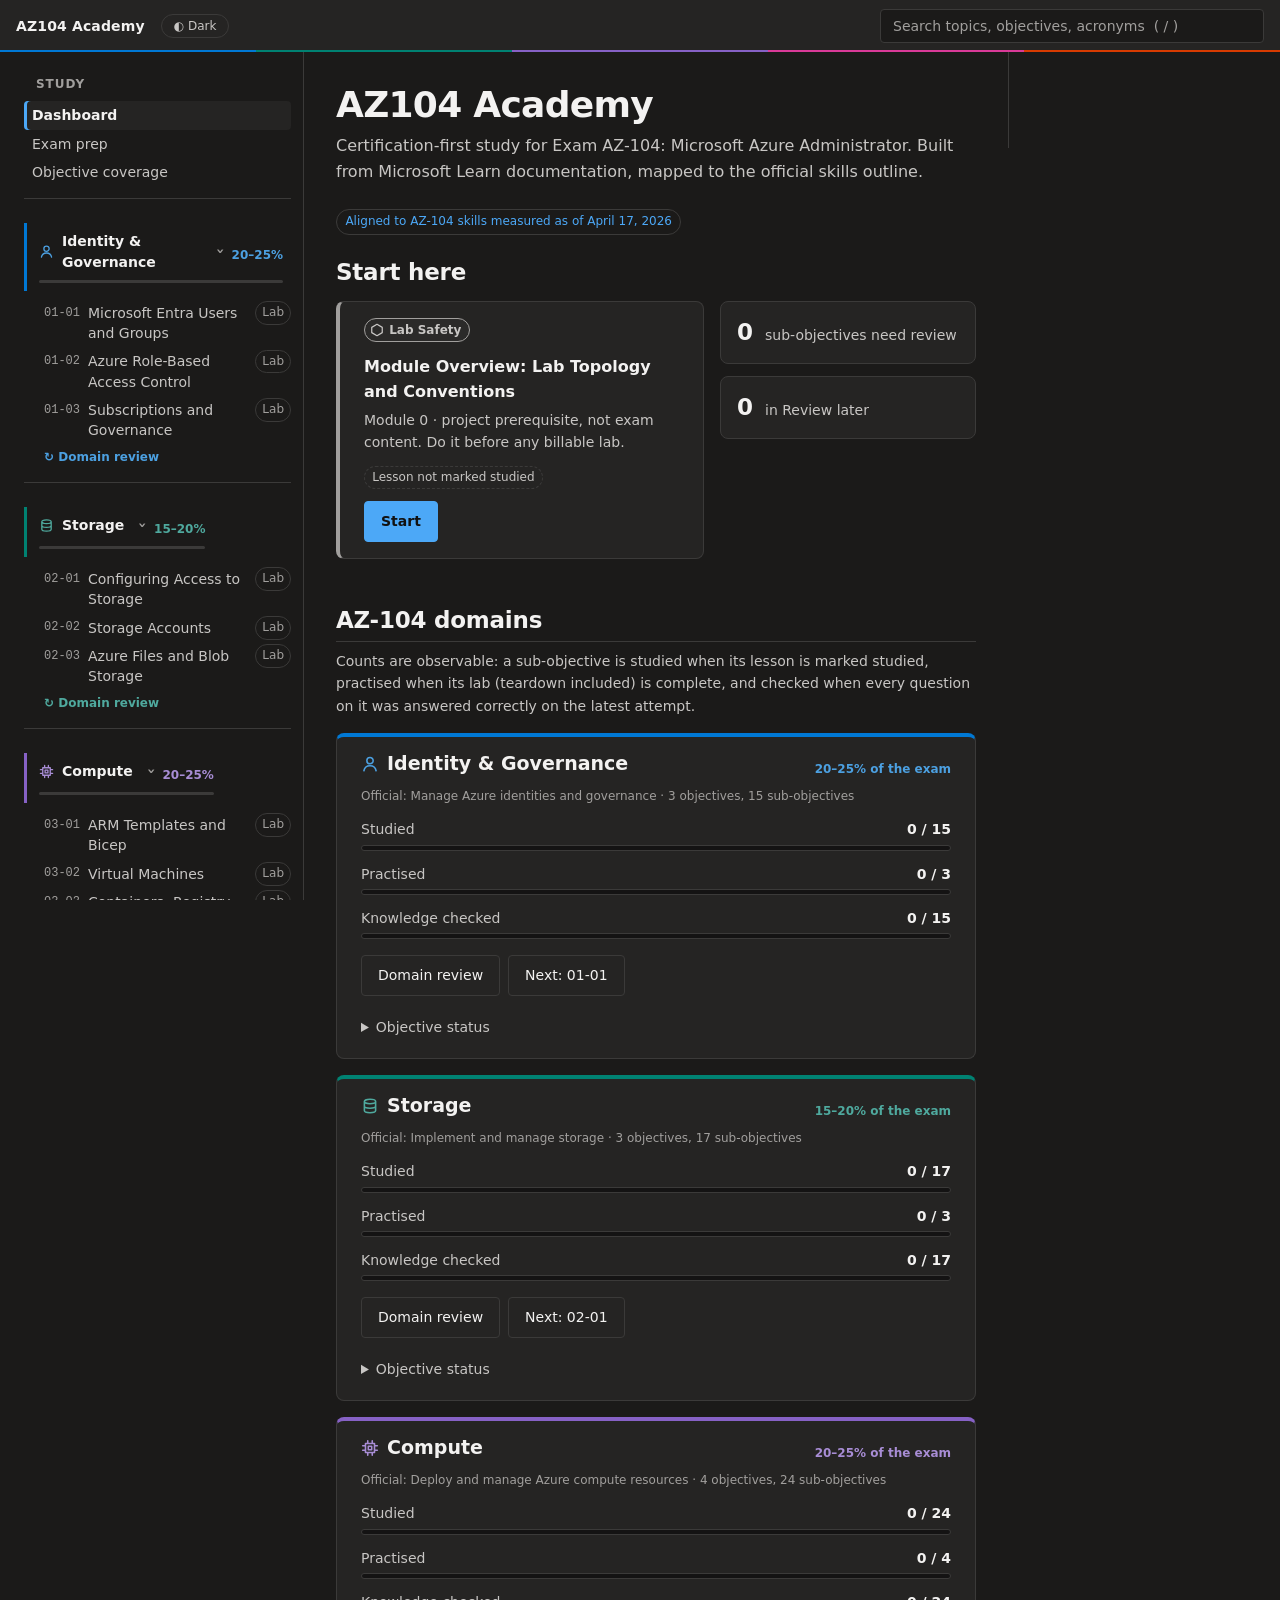
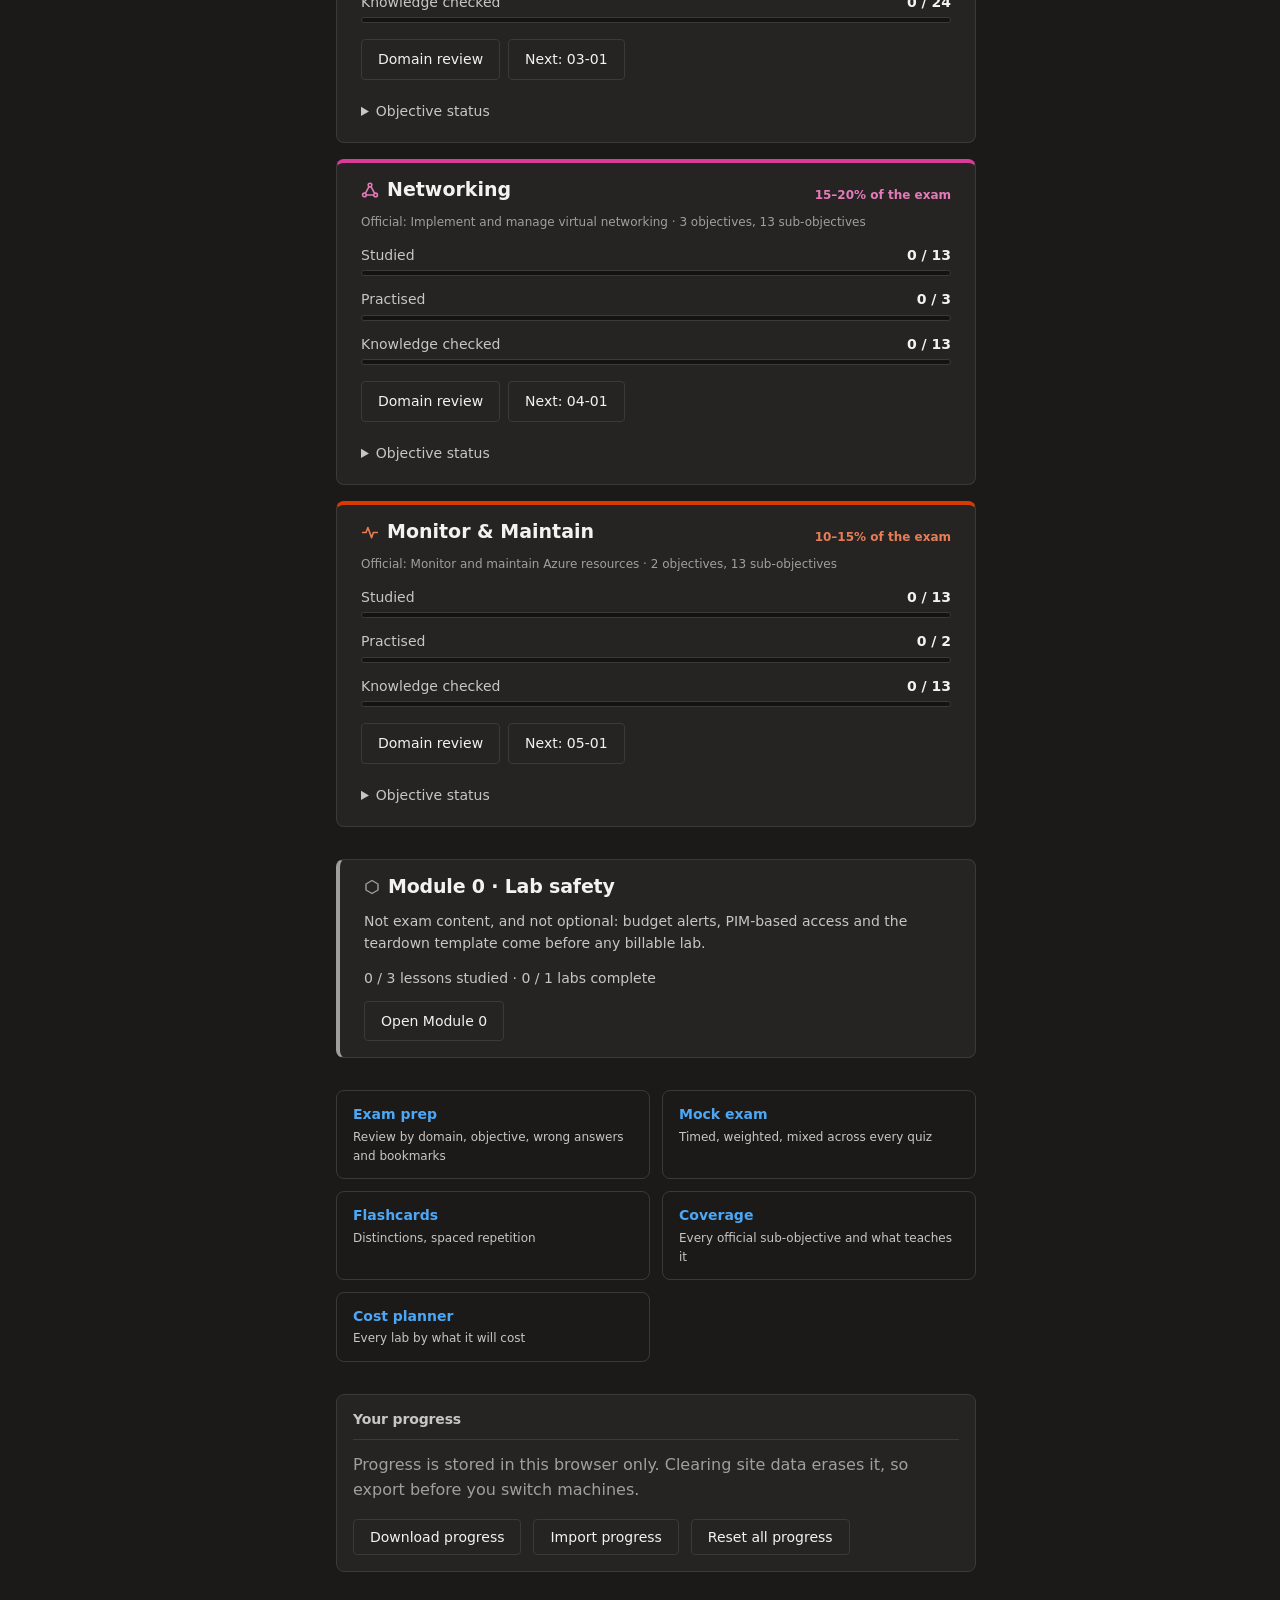
==== commit fdef938e: "feat: AZ-104 Academy, all 82 outline bullets" ====
--- a/index.html
+++ b/index.html
@@ -3,14 +3,15 @@
 <head>
 <meta charset="utf-8">
 <meta name="viewport" content="width=device-width, initial-scale=1">
-<title>SC500 Academy</title>
-<meta name="description" content="A dependency-free interactive study guide for Exam SC-500: Implementing End-to-End Security Controls for Cloud and AI Workloads.">
+<title>AZ104 Academy</title>
+<meta name="description" content="A dependency-free interactive study guide for Exam AZ-104: Microsoft Azure Administrator.">
 <meta property="og:type" content="website">
-<meta property="og:title" content="SC500 Academy">
-<meta property="og:description" content="Certification-first interactive study guide for Microsoft Exam SC-500: lessons, labs with mandatory teardown, and knowledge checks mapped to every official objective.">
+<meta property="og:title" content="AZ104 Academy">
+<meta property="og:description" content="Certification-first interactive study guide for Microsoft Exam AZ-104: lessons, labs with mandatory teardown, and knowledge checks mapped to the official skills outline.">
 <meta name="color-scheme" content="light dark">
 <meta name="theme-color" content="#1b1a19">
-<link rel="icon" href="data:image/svg+xml,%3Csvg xmlns='http://www.w3.org/2000/svg' viewBox='0 0 16 16'%3E%3Crect x='1' y='1' width='6.5' height='6.5' fill='%230078d4'/%3E%3Crect x='8.5' y='1' width='6.5' height='6.5' fill='%23008272'/%3E%3Crect x='1' y='8.5' width='6.5' height='6.5' fill='%238661c5'/%3E%3Crect x='8.5' y='8.5' width='6.5' height='6.5' fill='%23d83b01'/%3E%3C/svg%3E">
+<link rel="icon" href="data:image/svg+xml,%3Csvg xmlns='http://www.w3.org/2000/svg' viewBox='0 0 16 16'%3E%3Crect x='1' y='1' width='2.4' height='14' fill='%230078d4'/%3E%3Crect x='4' y='1' width='2.4' height='14' fill='%23008272'/%3E%3Crect x='7' y='1' width='2.4' height='14' fill='%238661c5'/%3E%3Crect x='10' y='1' width='2.4' height='14' fill='%23bf0077'/%3E%3Crect x='13' y='1' width='2.4' height='14' fill='%23d83b01'/%3E%3C/svg%3E">
+<script src="data/exam.js"></script>
 <script src="assets/js/theme.js"></script>
 <link rel="stylesheet" href="assets/css/tokens.css">
 <link rel="stylesheet" href="assets/css/layout.css">
@@ -23,7 +24,7 @@
 
 <header class="topbar">
   <button id="nav-toggle" type="button" aria-expanded="false" aria-controls="sidebar">Menu</button>
-  <a class="topbar__title" href="#/">SC500 Academy</a>
+  <a class="topbar__title" href="#/">AZ104 Academy</a>
   <button id="theme-toggle" type="button">Dark</button>
   <input id="search" type="search" placeholder="Search topics, objectives, acronyms  ( / )" aria-label="Search lessons, objectives and acronyms">
 </header>
--- a/assets/css/tokens.css
+++ b/assets/css/tokens.css
@@ -1,4 +1,4 @@
-/* tokens.css - SC-500 guide
+/* tokens.css - Academy engine
    Design tokens. Nothing here paints anything; layout.css and components.css do.
 
    PALETTE: Microsoft Fluent 2 / Azure portal values, not invented brand hexes.
@@ -6,15 +6,27 @@
    sits continuously beside the portals it teaches.
 
    DOMAIN COLOURS ARE PART OF THE LEARNING SYSTEM, not decoration. One colour
-   per SC-500 exam domain, used identically on the dashboard, in navigation, in
+   per exam domain, used identically on the dashboard, in navigation, in
    lesson headers, in diagrams and in review results, so the colour itself
-   tells you which quarter of the exam you are in:
+   tells you which part of the exam you are in. AZ-104 has five domains:
 
      00  neutral   Lab safety - a project prerequisite, not an exam domain
-     01  #0078D4   Identity, Access & Governance      (icon: person)
-     02  #008272   Storage, Databases & Networking    (icon: stacked layers)
-     03  #8661C5   Compute Security                   (icon: chip)
-     04  #D83B01   Security Posture & Monitoring      (icon: shield)
+     01  #0078D4   Identity & Governance    (icon: person)
+     02  #008272   Storage                  (icon: cylinder)
+     03  #8661C5   Compute                  (icon: chip)
+     04  #BF0077   Networking               (icon: three linked nodes)
+     05  #D83B01   Monitor & Maintain       (icon: pulse)
+
+   Labels and icons live in data/exam.js; only the colours live here.
+
+   Networking magenta cannot use its brand hex in dark mode: #BF0077 measures
+   2.88:1 on --paper, below the 3:1 floor. Dark uses #DA3A98 (4.17 paper,
+   3.72 raised, 3.47 tint) with ink #E57AB8 (>= 5.37:1 on all three). Light
+   keeps #BF0077 (>= 5.44:1) with ink #A3006A (>= 6.85:1).
+
+   Blue (01) and purple (03) measure deltaE 4.4 apart under simulated
+   protanopia (CAM02-UCS): effectively one colour. The icon and the text label
+   are what separate them, which is why a domain mark is never colour alone.
 
    Each domain has three tokens. Use the right one - contrast was measured:
 
@@ -30,14 +42,14 @@
    other token may sit in a domain's hue family:
      - "caution" (Medium cost, Preview status, Needs review) is one amber-gold,
        #efd36b dark / #4f3c00 light. It replaced three oranges that sat beside
-       Domain 4's #D83B01; in light mode "Needs review" was indistinguishable
+       Domain 5's #D83B01; in light mode "Needs review" was indistinguishable
        from Domain 4 under protanopia (CIEDE2000 0.2), and the Preview badge
        failed AA at 3.96:1.
      - "Low cost" is neutral grey. It was #0078d4 in light mode, identical to
        Domain 1.
    Values were chosen by measurement: text >= 4.5:1 on paper and raised
    surfaces, chip text >= 4.5:1, and the largest CIEDE2000 distance from
-   Domain 4 under simulated protanopia and deuteranopia (Machado 2009) that
+   Domain 5 under simulated protanopia and deuteranopia (Machado 2009) that
    still reads as amber. Dark: 32.7 normal, 14.5 worst-case colour-blind.
    Light: 28.7 normal, 7.1 worst-case colour-blind.
    Deliberately unchanged: the accent (links, buttons, focus) stays Azure blue
@@ -76,7 +88,7 @@
   --cost-max:   #ff8c8c;
 
   --status-ga:      var(--ink-soft);
-  --status-preview: #efd36b;   /* caution amber: orange belongs to Domain 4 */
+  --status-preview: #efd36b;   /* caution amber: orange belongs to Domain 5 */
 
   /* --- exam domains (see the header) --------------------------------------
      The previous tints put domains 03 and 04 in two near-identical purples
@@ -85,13 +97,15 @@
   --d-01: #0078d4;  --d-01-ink: #4ca0e1;  --d-01-tint: #20303c;
   --d-02: #008272;  --d-02-ink: #4fa99e;  --d-02-tint: #20312e;
   --d-03: #8661c5;  --d-03-ink: #a88dd5;  --d-03-tint: #332d3a;
-  --d-04: #d83b01;  --d-04-ink: #e57e57;  --d-04-tint: #3e271e;
+  --d-04: #da3a98;  --d-04-ink: #e57ab8;  --d-04-tint: #3a2231;
+  --d-05: #d83b01;  --d-05-ink: #e57e57;  --d-05-tint: #3e271e;
 
   --domain-00: var(--d-00);
   --domain-01: var(--d-01);
   --domain-02: var(--d-02);
   --domain-03: var(--d-03);
   --domain-04: var(--d-04);
+  --domain-05: var(--d-05);
 
   /* --- learning states: shape + text carry them, colour only reinforces ---- */
   --state-done:   #54b054;
@@ -101,7 +115,7 @@
   /* --- syntax --------------------------------------------------------------
      Tuned against the Azure portal's own code surfaces. Muted by design, with
      one exception: --syn-danger must remain the loudest thing in any block. */
-  --syn-comment:  #8a8886;
+  --syn-comment:  #979593;   /* was #8a8886: 4.39:1 on --raise, below AA; now 5.19:1 (5.82 on --paper) */
   --syn-string:   #9cdcfe;   /* VS Code dark+ string blue */
   --syn-keyword:  #c5a3e8;
   --syn-fn:       #6ed0d8;
@@ -182,7 +196,8 @@
   --d-01: #0078d4;  --d-01-ink: #0062ae;  --d-01-tint: #edf6fc;
   --d-02: #008272;  --d-02-ink: #006e61;  --d-02-tint: #edf6f5;
   --d-03: #8661c5;  --d-03-ink: #7151a5;  --d-03-tint: #f7f4fb;
-  --d-04: #d83b01;  --d-04-ink: #b53201;  --d-04-tint: #fcf1ed;
+  --d-04: #bf0077;  --d-04-ink: #a3006a;  --d-04-tint: #fcf0f7;
+  --d-05: #d83b01;  --d-05-ink: #b53201;  --d-05-tint: #fcf1ed;
 
   --state-done:   #107c10;
   --state-review: #4f3c00;
@@ -218,7 +233,8 @@
     --d-01: #0078d4; --d-01-ink: #0062ae; --d-01-tint: #edf6fc;
     --d-02: #008272; --d-02-ink: #006e61; --d-02-tint: #edf6f5;
     --d-03: #8661c5; --d-03-ink: #7151a5; --d-03-tint: #f7f4fb;
-    --d-04: #d83b01; --d-04-ink: #b53201; --d-04-tint: #fcf1ed;
+    --d-04: #bf0077; --d-04-ink: #a3006a; --d-04-tint: #fcf0f7;
+    --d-05: #d83b01; --d-05-ink: #b53201; --d-05-tint: #fcf1ed;
     --state-done: #107c10; --state-review: #4f3c00; --state-todo: #605e5c;
     --syn-comment: #6e6e6e; --syn-string: #0451a5; --syn-keyword: #5c2e91;
     --syn-fn: #0f6b73; --syn-variable: #a4501b; --syn-param: #484644;
@@ -241,5 +257,5 @@
    mark also carries an icon and a text label. Make sure borders survive. */
 @media (forced-colors: active) {
   :root { --d-00: CanvasText; --d-01: CanvasText; --d-02: CanvasText;
-          --d-03: CanvasText; --d-04: CanvasText; }
-}
+          --d-03: CanvasText; --d-04: CanvasText; --d-05: CanvasText; }
+}
--- a/assets/css/layout.css
+++ b/assets/css/layout.css
@@ -1,4 +1,4 @@
-/* layout.css - SC-500 guide
+/* layout.css - Academy engine
    Page shell only: the three-column frame, the topbar, and how they collapse.
    Anything that looks like a component lives in components.css. */
 
--- a/assets/css/components.css
+++ b/assets/css/components.css
@@ -1,4 +1,4 @@
-/* components.css - SC-500 guide
+/* components.css - Academy engine
    Everything that is a thing rather than a frame. */
 
 /* ======================================================================
@@ -648,15 +648,15 @@
   color: var(--shape-tint, var(--ink-faint));
 }
 
-.shape[data-shape="concept"]    { --shape-tint: var(--domain-01); }
-.shape[data-shape="mechanism"]  { --shape-tint: var(--domain-02); }
+.shape[data-shape="concept"]    { --shape-tint: var(--d-ink, var(--ink-soft)); }
+.shape[data-shape="mechanism"]  { --shape-tint: var(--d-ink, var(--ink-soft)); }
 .shape[data-shape="config"]     { --shape-tint: var(--ink-faint); }
 .shape[data-shape="failure"]    { --shape-tint: var(--cost-high); }
 .shape[data-shape="exam"]       { --shape-tint: var(--brass); }
-.shape[data-shape="selfcheck"]  { --shape-tint: var(--domain-03); }
+.shape[data-shape="selfcheck"]  { --shape-tint: var(--d-ink, var(--ink-soft)); }
 .shape[data-shape="teardown"]   { --shape-tint: var(--cost-high); }
 .shape[data-shape="validation"] { --shape-tint: var(--cost-none); }
-.shape[data-shape="prereq"]     { --shape-tint: var(--domain-04); }
+.shape[data-shape="prereq"]     { --shape-tint: var(--ink-faint); }
 .shape[data-shape="sources"]    { --shape-tint: var(--ink-faint); }
 
 .shape > h2[data-shape="concept"]::before    { content: "First principles"; }
@@ -1049,10 +1049,11 @@
   left: 0; right: 0; bottom: 0;
   height: 2px;
   background: linear-gradient(90deg,
-    var(--domain-01) 0%,   var(--domain-01) 25%,
-    var(--domain-02) 25%,  var(--domain-02) 50%,
-    var(--domain-03) 50%,  var(--domain-03) 75%,
-    var(--domain-04) 75%,  var(--domain-04) 100%);
+    var(--domain-01) 0%,   var(--domain-01) 20%,
+    var(--domain-02) 20%,  var(--domain-02) 40%,
+    var(--domain-03) 40%,  var(--domain-03) 60%,
+    var(--domain-04) 60%,  var(--domain-04) 80%,
+    var(--domain-05) 80%,  var(--domain-05) 100%);
 }
 .topbar { position: sticky; }
 
--- a/assets/css/practice.css
+++ b/assets/css/practice.css
@@ -1,4 +1,4 @@
-/* practice.css - SC-500 guide
+/* practice.css - Academy engine
    Styles for #/exam, #/cards and #/review. Everything is scoped under .pr so it
    cannot affect a page that was rendering correctly before this file existed.
    Tokens come from tokens.css; each var carries a fallback so a missing token
--- a/assets/css/learn.css
+++ b/assets/css/learn.css
@@ -1,4 +1,4 @@
-/* learn.css - SC-500 guide
+/* learn.css - Academy engine
    Components for the certification-first redesign: domain marks, the learning
    dashboard, lesson anatomy, the Exam Lens, comparisons, knowledge checks, lab
    mode, domain review, coverage and exam prep.
@@ -150,6 +150,13 @@
 
 .dash-head h1 { margin-bottom: var(--s-2); }
 .dash-head__sub { max-width: var(--measure); color: var(--ink-soft); margin-top: 0; }
+/* Outline version badge: neutral on purpose. It is not a domain and not a status. */
+.outline-badge {
+  display: inline-block; margin-top: var(--s-2, 0.5rem); padding: 0.2em 0.7em;
+  border: 1px solid var(--rule); border-radius: 999px;
+  color: var(--ink-soft); font-size: var(--t-xs, 0.8rem); text-decoration: none;
+}
+a.outline-badge:hover, a.outline-badge:focus-visible { color: var(--ink); border-color: var(--ink-faint); }
 
 .continue {
   display: grid;
@@ -517,7 +524,7 @@
   border: 0;
 }
 .exam-lens > h2::before {
-  content: "SC-500";
+  content: attr(data-exam);   /* the exam code, set from data/exam.js */
   padding: 0.05em 0.45em;
   font-size: var(--t-xs);
   font-weight: 700;
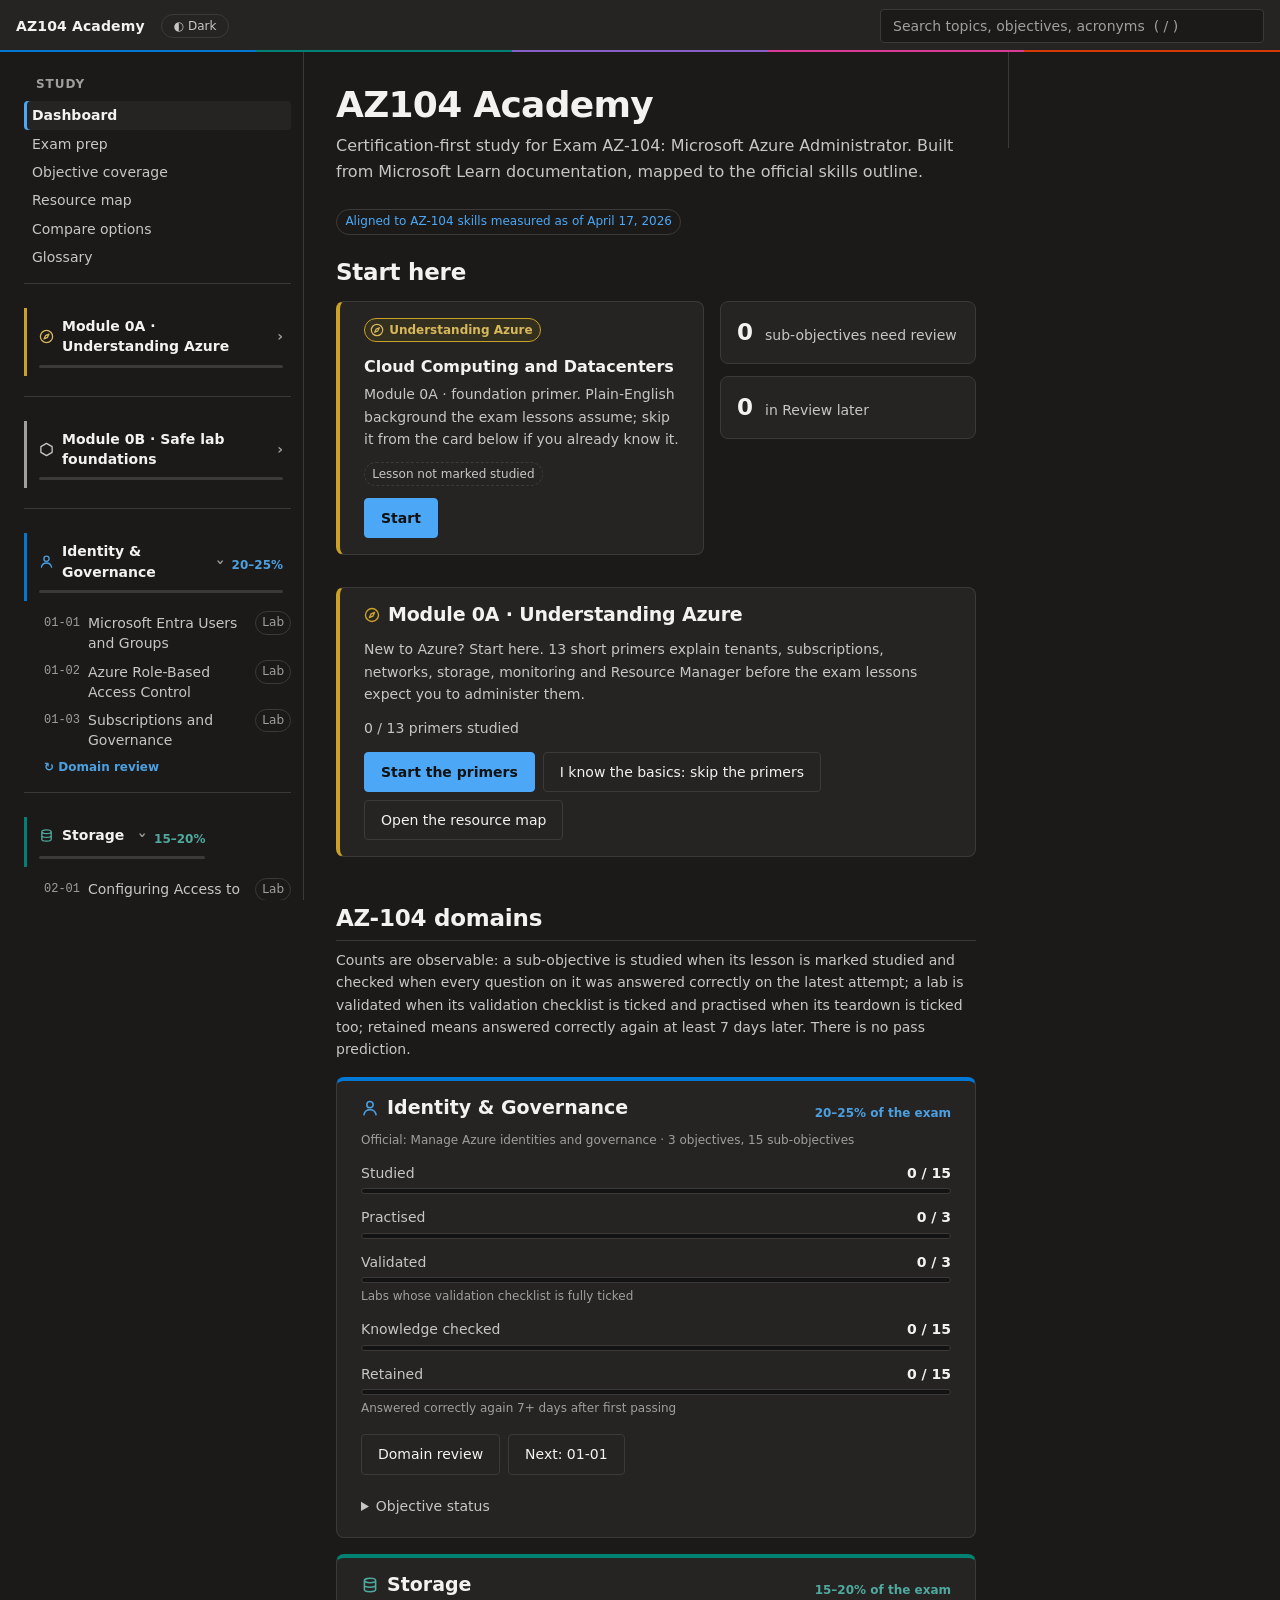
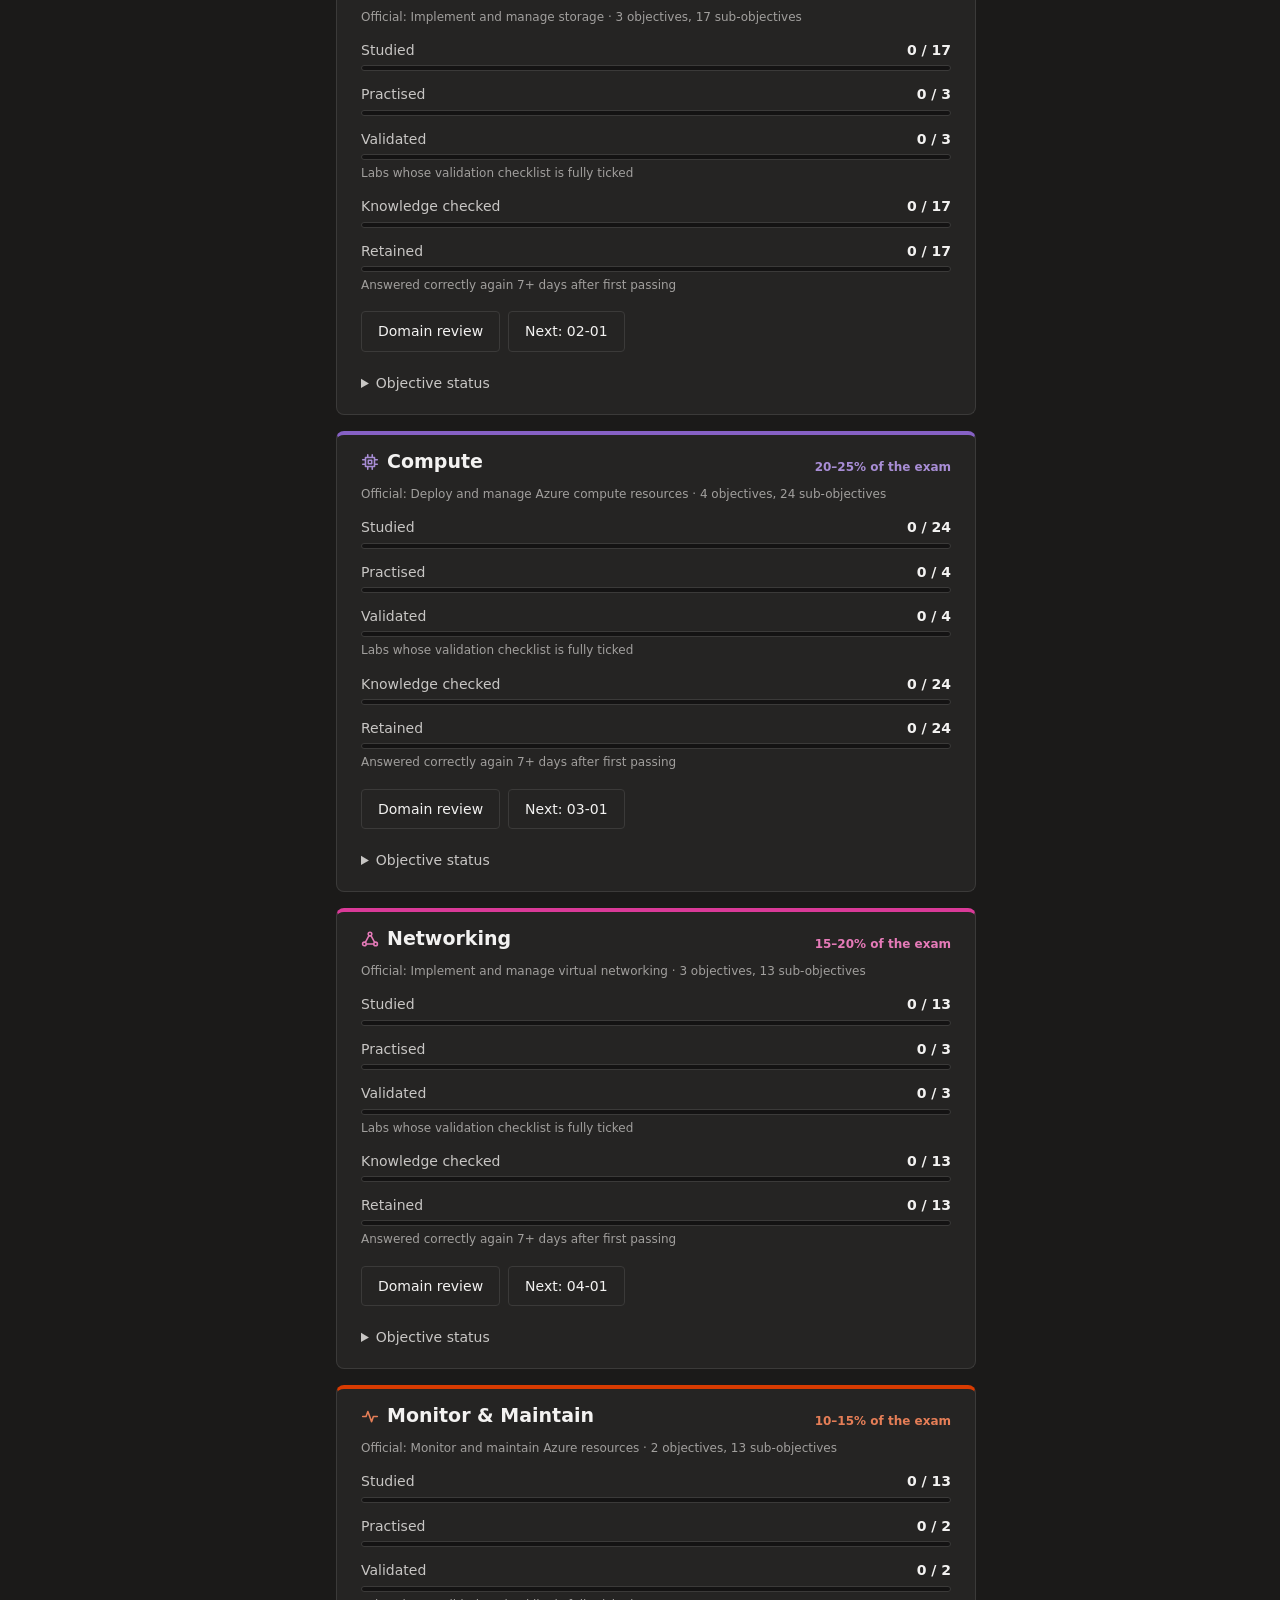
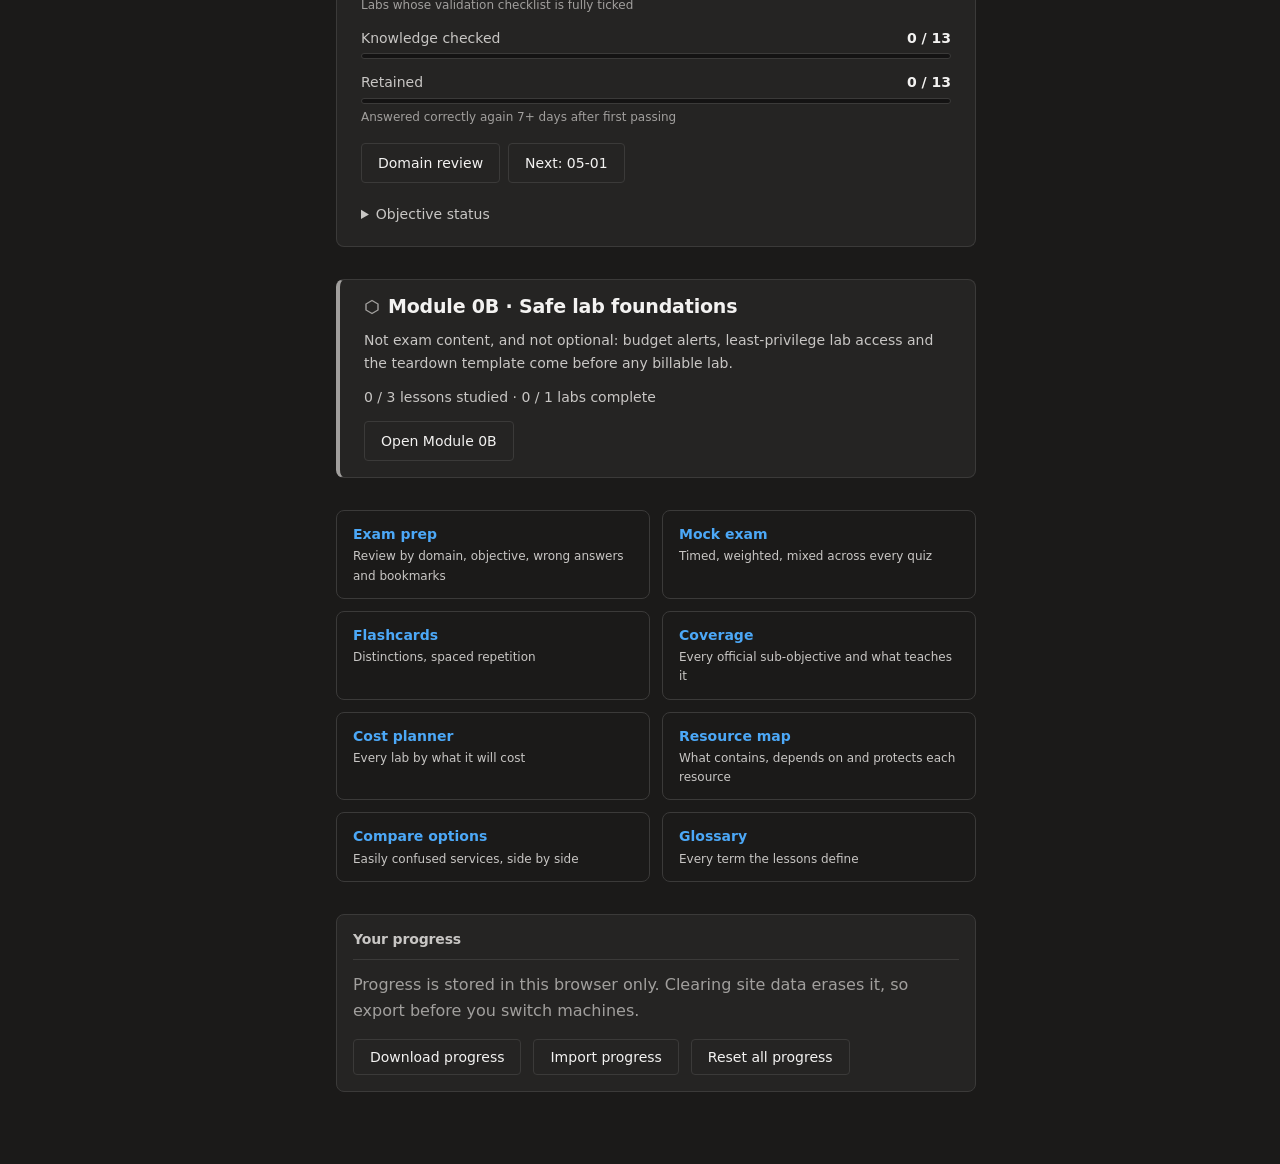
==== commit 15553198: "feat: beginner-first foundations, lesson anatomy, resource map, comparisons, validated/retained prog" ====
--- a/index.html
+++ b/index.html
@@ -53,6 +53,7 @@
 <script src="assets/js/views.js"></script>
 <script src="assets/js/practice.js"></script>
 <script src="assets/js/watchlist.js"></script>
+<script src="assets/js/explore.js"></script>
 <script src="assets/js/lesson.js"></script>
 <script src="assets/js/dashboard.js"></script>
 <script src="assets/js/review.js"></script>
--- a/assets/css/tokens.css
+++ b/assets/css/tokens.css
@@ -99,6 +99,7 @@
   --d-03: #8661c5;  --d-03-ink: #a88dd5;  --d-03-tint: #332d3a;
   --d-04: #da3a98;  --d-04-ink: #e57ab8;  --d-04-tint: #3a2231;
   --d-05: #d83b01;  --d-05-ink: #e57e57;  --d-05-tint: #3e271e;
+  --d-0A: #c9a227;  --d-0A-ink: #d9b85c;  --d-0A-tint: #33301f;
 
   --domain-00: var(--d-00);
   --domain-01: var(--d-01);
@@ -106,6 +107,7 @@
   --domain-03: var(--d-03);
   --domain-04: var(--d-04);
   --domain-05: var(--d-05);
+  --domain-0A: var(--d-0A);
 
   /* --- learning states: shape + text carry them, colour only reinforces ---- */
   --state-done:   #54b054;
@@ -198,6 +200,7 @@
   --d-03: #8661c5;  --d-03-ink: #7151a5;  --d-03-tint: #f7f4fb;
   --d-04: #bf0077;  --d-04-ink: #a3006a;  --d-04-tint: #fcf0f7;
   --d-05: #d83b01;  --d-05-ink: #b53201;  --d-05-tint: #fcf1ed;
+  --d-0A: #8f6b00;  --d-0A-ink: #735600;  --d-0A-tint: #fbf6e8;
 
   --state-done:   #107c10;
   --state-review: #4f3c00;
@@ -235,6 +238,7 @@
     --d-03: #8661c5; --d-03-ink: #7151a5; --d-03-tint: #f7f4fb;
     --d-04: #bf0077; --d-04-ink: #a3006a; --d-04-tint: #fcf0f7;
     --d-05: #d83b01; --d-05-ink: #b53201; --d-05-tint: #fcf1ed;
+    --d-0A: #8f6b00; --d-0A-ink: #735600; --d-0A-tint: #fbf6e8;
     --state-done: #107c10; --state-review: #4f3c00; --state-todo: #605e5c;
     --syn-comment: #6e6e6e; --syn-string: #0451a5; --syn-keyword: #5c2e91;
     --syn-fn: #0f6b73; --syn-variable: #a4501b; --syn-param: #484644;
@@ -257,5 +261,5 @@
    mark also carries an icon and a text label. Make sure borders survive. */
 @media (forced-colors: active) {
   :root { --d-00: CanvasText; --d-01: CanvasText; --d-02: CanvasText;
-          --d-03: CanvasText; --d-04: CanvasText; --d-05: CanvasText; }
-}
+          --d-03: CanvasText; --d-04: CanvasText; --d-05: CanvasText; --d-0A: CanvasText; }
+}
--- a/assets/css/learn.css
+++ b/assets/css/learn.css
@@ -1004,3 +1004,87 @@
 @media (max-width: 640px) {
   .diagram svg { min-width: 30rem; }
 }
+
+/* ------------------------------------------------------------------------
+   Beginner-first additions (Module 0A, lesson anatomy, explore views)
+   ------------------------------------------------------------------------ */
+
+.stage[data-stage="understand"] table td:first-child,
+.stage[data-stage="understand"] table th[scope="row"] { font-weight: var(--w-heading, 600); }
+
+.teachback {
+  margin-top: var(--s-6);
+  padding: var(--s-4);
+  border-left: 3px solid var(--d, var(--accent));
+  background: var(--d-tint, var(--paper-sink));
+  border-radius: 0 var(--radius) var(--radius) 0;
+}
+.teachback h3 { margin-top: 0; }
+
+.kc__clue {
+  border-left: 3px solid var(--call-exam, var(--accent));
+  padding-left: var(--s-3);
+}
+
+/* Structured comparison: options as columns, the eight questions as rows. */
+.cmp--grid { margin-bottom: var(--s-6); }
+.cmp__q { color: var(--ink-soft); margin: 0 0 var(--s-3); }
+.cmp-grid { width: 100%; border-collapse: collapse; font-size: var(--t-sm); }
+.cmp-grid th, .cmp-grid td { text-align: left; vertical-align: top; padding: var(--s-2) var(--s-3); border-bottom: 1px solid var(--rule); }
+.cmp-grid thead th { border-bottom: 2px solid var(--d, var(--rule)); }
+.cmp-grid tbody th { color: var(--ink-soft); font-weight: 600; white-space: nowrap; }
+.cmp__takeaway {
+  margin: var(--s-3) 0;
+  padding: var(--s-3) var(--s-4);
+  background: var(--d-tint, var(--paper-sink));
+  border-radius: var(--radius);
+}
+.cmp__takeaway strong { color: var(--d-ink, var(--ink)); }
+.cmp__meta { font-size: var(--t-sm); color: var(--ink-soft); }
+.explore-filter { display: flex; flex-wrap: wrap; gap: var(--s-2); margin: var(--s-4) 0; }
+.explore-filter .btn[aria-pressed="true"] { border-color: var(--ink); font-weight: 600; }
+
+/* Resource map */
+.resmap { display: grid; grid-template-columns: minmax(14rem, 1fr) minmax(0, 2fr); gap: var(--s-6); align-items: start; margin-top: var(--s-4); }
+.resmap__side h2 { font-size: var(--t-md); margin: var(--s-4) 0 var(--s-2); }
+.resmap__tree, .resmap__tree ul { list-style: none; margin: 0; padding-left: var(--s-4); }
+.resmap__tree { padding-left: 0; }
+.resmap__tree li { position: relative; margin: var(--s-1) 0; }
+.resmap__tree ul { border-left: 1px solid var(--rule); margin-left: var(--s-2); }
+.resmap__group { display: flex; flex-wrap: wrap; gap: var(--s-2); }
+.resmap__btn, .resmap__chip {
+  font: inherit; font-size: var(--t-sm); cursor: pointer;
+  background: var(--paper-raise); color: var(--ink);
+  border: 1px solid var(--rule); border-radius: var(--radius);
+  padding: var(--s-1) var(--s-2);
+}
+.resmap__btn[aria-pressed="true"], .resmap__chip[aria-pressed="true"] { border-color: var(--ink); box-shadow: inset 0 0 0 1px var(--ink); font-weight: 600; }
+.resmap__btn:focus-visible, .resmap__chip:focus-visible { outline: 2px solid var(--focus); outline-offset: 2px; }
+.resmap__detail {
+  position: sticky; top: calc(var(--h-topbar, 3rem) + var(--s-3));
+  border-top: 4px solid var(--d, var(--rule));
+  background: var(--paper-raise); border-radius: var(--radius-lg); padding: var(--s-4) var(--s-5, 1.25rem);
+}
+.resmap__name { margin: 0; }
+.resmap__name:focus { outline: none; }
+.resmap__type { font-family: var(--face-mono); font-size: var(--t-xs); color: var(--ink-faint); margin: var(--s-1) 0 var(--s-3); }
+.resmap__plain { margin-top: 0; }
+.resmap__qs { margin: 0; }
+.resmap__qs dt { font-weight: 600; margin-top: var(--s-3); color: var(--d-ink, var(--ink)); }
+.resmap__qs dd { margin: var(--s-1) 0 0; }
+.resmap__rel { display: inline-flex; flex-wrap: wrap; gap: var(--s-1); }
+.resmap__lessons { margin-top: var(--s-4); font-size: var(--t-sm); }
+
+/* Glossary */
+.explore-search { display: flex; flex-wrap: wrap; align-items: center; gap: var(--s-2); margin: var(--s-4) 0 var(--s-2); }
+.explore-search input { font: inherit; padding: var(--s-1) var(--s-2); min-width: min(22rem, 100%); border: 1px solid var(--rule); border-radius: var(--radius); background: var(--paper); color: var(--ink); }
+.gloss { margin: 0; }
+.gloss__item { padding: var(--s-3) 0; border-bottom: 1px solid var(--rule); }
+.gloss__item dt { font-weight: 600; }
+.gloss__item dd { margin: var(--s-1) 0 0; max-width: var(--measure, 70ch); }
+
+@media (max-width: 860px) {
+  .resmap { grid-template-columns: 1fr; }
+  .resmap__detail { position: static; }
+  .cmp-grid tbody th { white-space: normal; }
+}
